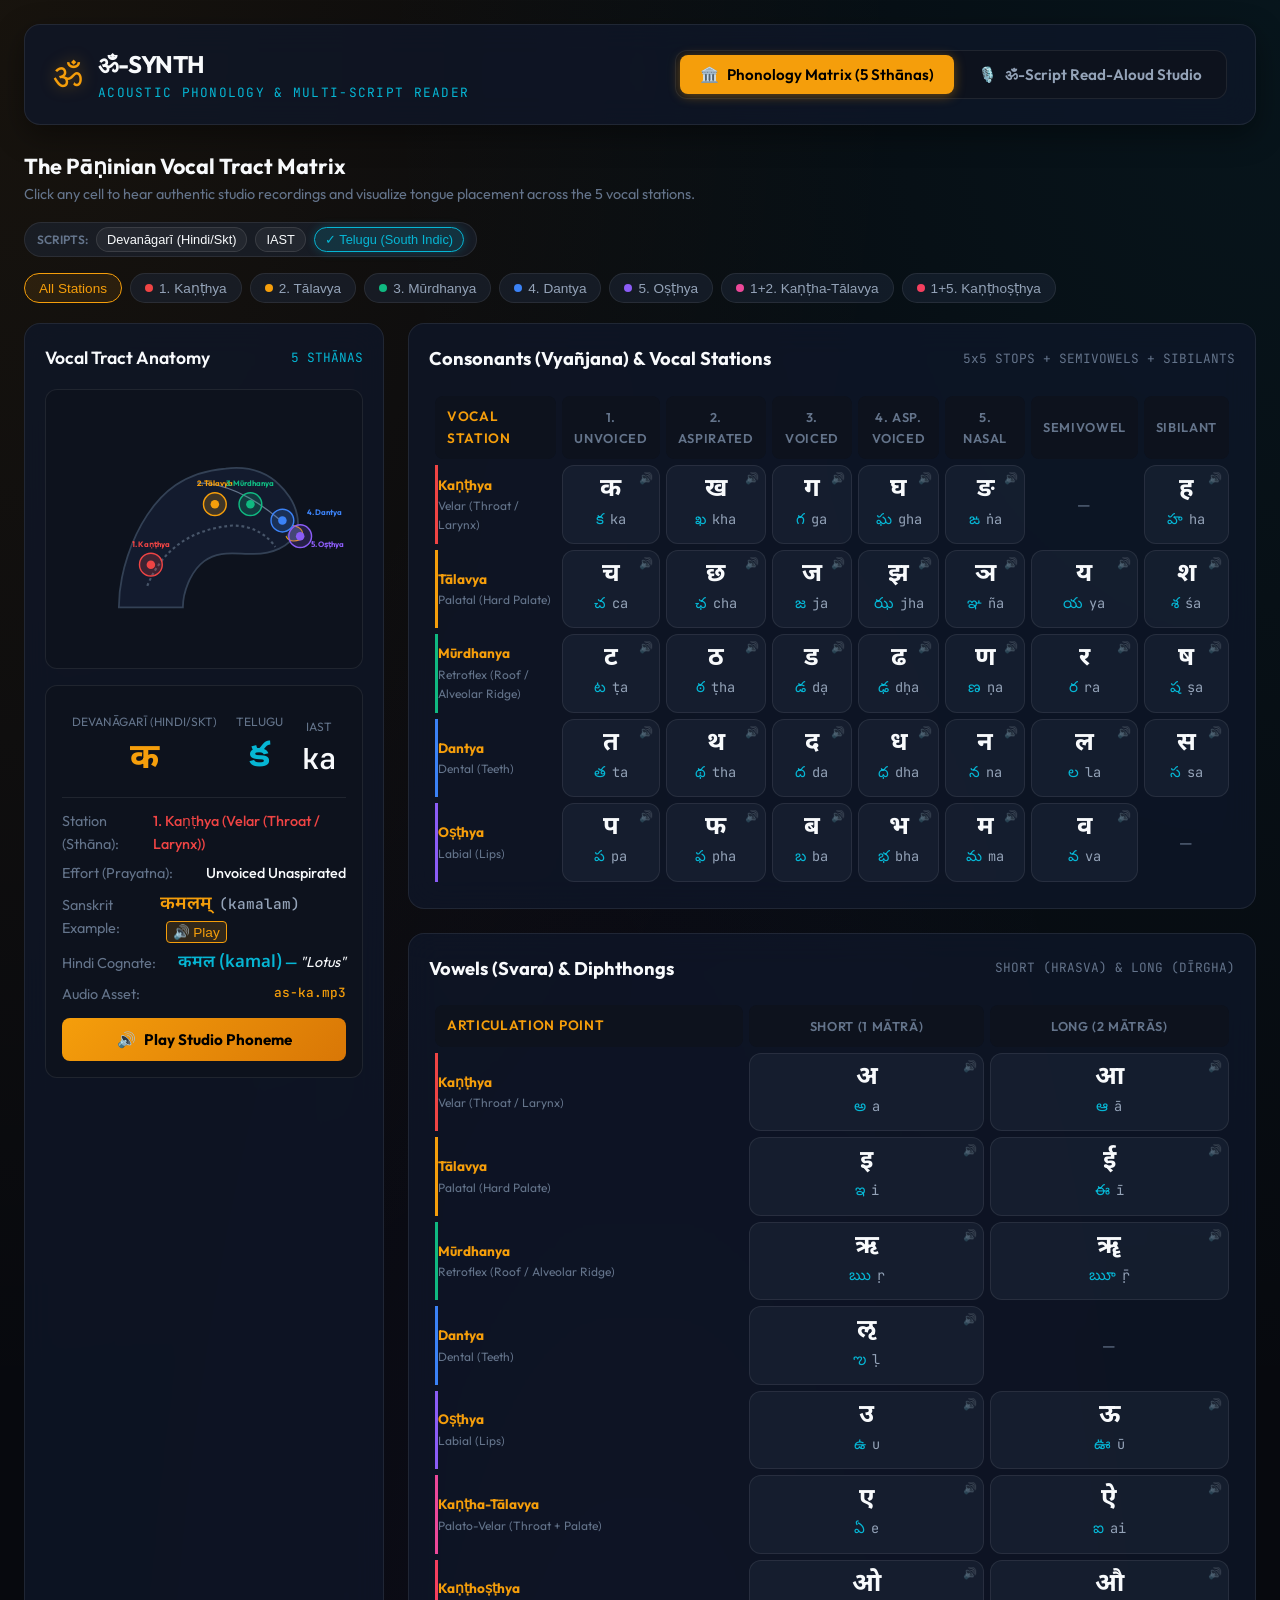
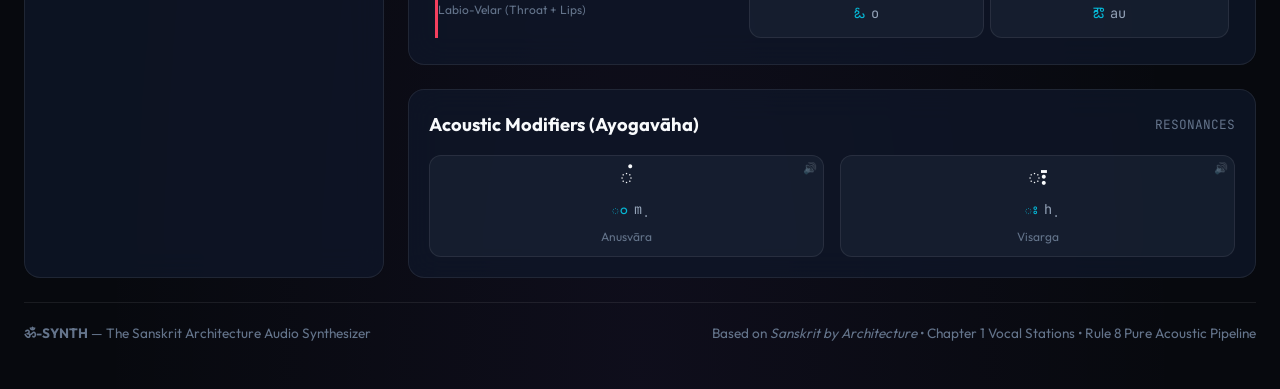
==== Om-synth/index.html @ 81db5736 "Add files via upload added male voice" ====
<!DOCTYPE html>
<html lang="en">
<head>
  <meta charset="UTF-8">
  <meta name="viewport" content="width=device-width, initial-scale=1.0">
  <title>ॐ-SYNTH // The Sanskrit Acoustic Synthesizer & Multi-Script Studio</title>
  <meta name="description" content="State-of-the-art interactive Sanskrit Phonology Matrix and ॐ-Script Read-Aloud Speech Synthesizer with real-time Devanāgarī, Telugu, IAST, English, and Hindi synchrony.">
  <link rel="icon" type="image/svg+xml" href="data:image/svg+xml,<svg xmlns='http://www.w3.org/2000/svg' viewBox='0 0 100 100'><rect width='100' height='100' rx='20' fill='%230a0e17'/><text x='50%' y='68%' font-size='56' text-anchor='middle' fill='%23f59e0b' font-family='sans-serif' font-weight='bold'>ॐ</text></svg>">
  <meta property="og:type" content="website">
  <meta property="og:title" content="ॐ-SYNTH // The Sanskrit Acoustic Synthesizer">
  <meta property="og:description" content="Interactive Pāṇinian Phonology Matrix and continuous ॐ-Script Read-Aloud Speech Synthesizer with real-time multi-script synchrony.">
  <meta property="og:image" content="qr_om_synth_300dpi.png">
  <meta name="twitter:card" content="summary_large_image">
  <link rel="manifest" href="manifest.json">
  <meta name="theme-color" content="#f59e0b">
  <link rel="stylesheet" href="style.css">
</head>

<body>

  <div class="app-container">

    <!-- Top Navigation Header -->
    <header class="app-header">
      <div class="brand-wrapper">
        <div class="brand-symbol">ॐ</div>
        <div>
          <h1 class="brand-title">ॐ-SYNTH</h1>
          <div class="brand-tag">Acoustic Phonology & Multi-Script Reader</div>
        </div>
      </div>

      <!-- Mode Switcher -->
      <nav class="nav-tabs" aria-label="App Navigation">
        <button class="tab-btn active" data-target="matrix-panel" id="tab-matrix-btn">
          <span>🏛️</span> Phonology Matrix (5 Sthānas)
        </button>
        <button class="tab-btn" data-target="studio-panel" id="tab-studio-btn">
          <span>🎙️</span> ॐ-Script Read-Aloud Studio
        </button>
      </nav>
    </header>

    <!-- ===================================================================== -->
    <!-- MODE 1: PHONOLOGY MATRIX & VOCAL TRACT                                -->
    <!-- ===================================================================== -->
    <main id="matrix-panel" class="tab-panel active">
      
      <!-- Sthāna Filter Bar & Script Display Toggles -->
      <div class="matrix-header-bar">
        <div>
          <h2 style="font-size: 1.35rem; font-weight: 700;">The Pāṇinian Vocal Tract Matrix</h2>
          <p style="color: var(--text-dim); font-size: 0.9rem;">
            Click any cell to hear authentic studio recordings and visualize tongue placement across the 5 vocal stations.
          </p>
        </div>

        <div style="display: flex; gap: 16px; align-items: center; flex-wrap: wrap;">
          <!-- Script Display Toggles -->
          <div class="script-toggle-group">
            <span style="font-size: 0.75rem; color: var(--text-dim); font-weight: 600; text-transform: uppercase;">Scripts:</span>
            <button class="script-chip locked active">Devanāgarī (Hindi/Skt)</button>
            <button class="script-chip locked active">IAST</button>
            <button class="script-chip toggle active" id="toggle-telugu-btn">
              <span id="telugu-toggle-check">✓</span> Telugu (South Indic)
            </button>
          </div>

          <div class="sthana-filters" id="sthana-filters-container">
            <!-- Populated by app.js -->
          </div>
        </div>
      </div>

      <!-- Main Matrix Two-Column Grid -->
      <div class="matrix-layout-grid">
        
        <!-- Left: Anatomical Visualizer & Selected Phoneme HUD -->
        <aside class="anatomy-card">
          <div class="anatomy-header">
            <h3 class="anatomy-title">Vocal Tract Anatomy</h3>
            <span style="font-size: 0.8rem; color: var(--accent-cyan); font-family: var(--font-mono);">5 STHĀNAS</span>
          </div>

          <!-- Interactive SVG Stage -->
          <div class="vocal-tract-stage" id="vocal-tract-stage">
            <!-- Rendered by app.js -->
          </div>

          <!-- Active Phoneme Inspector -->
          <div class="selected-phoneme-hud">
            <div class="hud-glyphs">
              <div class="glyph-badge">
                <div class="glyph-label">Devanāgarī (Hindi/Skt)</div>
                <div class="glyph-val-deva" id="hud-val-deva">क</div>
              </div>
              <div class="glyph-badge" id="hud-telugu-badge">
                <div class="glyph-label">Telugu</div>
                <div class="glyph-val-telugu" id="hud-val-telugu">క</div>
              </div>
              <div class="glyph-badge">
                <div class="glyph-label">IAST</div>
                <div class="glyph-val-iast" id="hud-val-iast">ka</div>
              </div>
            </div>

            <div class="hud-details">
              <div class="hud-row">
                <span class="hud-k">Station (Sthāna):</span>
                <span class="hud-v" id="hud-sthana-name">1. Kaṇṭhya</span>
              </div>
              <div class="hud-row">
                <span class="hud-k">Effort (Prayatna):</span>
                <span class="hud-v" id="hud-phoneme-type">Unvoiced Unaspirated</span>
              </div>
              <div class="hud-row" id="hud-skt-word-row" style="display:none; align-items:center;">
                <span class="hud-k">Sanskrit Example:</span>
                <span class="hud-v" id="hud-example-skt"></span>
              </div>
              <div class="hud-row" id="hud-hindi-word-row" style="display:none; align-items:center;">
                <span class="hud-k">Hindi Cognate:</span>
                <span class="hud-v" id="hud-example-hindi" style="color:var(--accent-cyan);font-weight:600;"></span>
              </div>
              <div class="hud-row">
                <span class="hud-k">Audio Asset:</span>
                <span class="hud-v" id="hud-audio-file" style="font-family:var(--font-mono);font-size:0.8rem;color:var(--accent-saffron);">as-ka.mp3</span>
              </div>
            </div>

            <button class="play-sound-btn" id="hud-play-btn">
              <span>🔊</span> Play Studio Phoneme
            </button>
          </div>
        </aside>


        <!-- Right: Tables Section -->
        <section class="tables-wrapper">
          
          <!-- Consonants (Sparśa & Antaḥstha & Ūṣman) -->
          <div class="table-card">
            <div class="table-title-row">
              <h3 class="table-title">Consonants (Vyañjana) & Vocal Stations</h3>
              <span style="font-size: 0.8rem; color: var(--text-dim); font-family: var(--font-mono);">5x5 STOPS + SEMIVOWELS + SIBILANTS</span>
            </div>
            <table class="phonology-table">
              <thead>
                <tr>
                  <th class="station-cell-header">Vocal Station</th>
                  <th>1. Unvoiced</th>
                  <th>2. Aspirated</th>
                  <th>3. Voiced</th>
                  <th>4. Asp. Voiced</th>
                  <th>5. Nasal</th>
                  <th>Semivowel</th>
                  <th>Sibilant</th>
                </tr>
              </thead>
              <tbody id="consonants-table-body">
                <!-- Rendered by app.js -->
              </tbody>
            </table>
          </div>

          <!-- Vowels Table (Svara) -->
          <div class="table-card">
            <div class="table-title-row">
              <h3 class="table-title">Vowels (Svara) & Diphthongs</h3>
              <span style="font-size: 0.8rem; color: var(--text-dim); font-family: var(--font-mono);">SHORT (HRASVA) & LONG (DĪRGHA)</span>
            </div>
            <table class="phonology-table">
              <thead>
                <tr>
                  <th class="station-cell-header">Articulation Point</th>
                  <th>Short (1 Mātrā)</th>
                  <th>Long (2 Mātrās)</th>
                </tr>
              </thead>
              <tbody id="vowels-table-body">
                <!-- Rendered by app.js -->
              </tbody>
            </table>
          </div>

          <!-- Modifiers (Ayogavāhas) -->
          <div class="table-card">
            <div class="table-title-row">
              <h3 class="table-title">Acoustic Modifiers (Ayogavāha)</h3>
              <span style="font-size: 0.8rem; color: var(--text-dim); font-family: var(--font-mono);">RESONANCES</span>
            </div>
            <div id="modifiers-container" style="display: flex; gap: 16px;">
              <!-- Rendered by app.js -->
            </div>
          </div>

        </section>

      </div>
    </main>

    <!-- ===================================================================== -->
    <!-- MODE 2: ॐ-SCRIPT READ-ALOUD STUDIO (KARAOKE SYNTHESIZER)              -->
    <!-- ===================================================================== -->
    <main id="studio-panel" class="tab-panel">
      
      <div class="studio-grid">

        <!-- Left: Control & Input Panel -->
        <aside class="studio-control-card">
          
          <div class="form-group">
            <label class="form-label" for="preset-select">Canonical Presets (Book Chapters)</label>
            <select class="preset-select" id="preset-select">
              <!-- Populated by app.js -->
            </select>
          </div>

          <div class="form-group">
            <label class="form-label" for="om-input-textarea">
              ॐ-Script Input (Carrier Waves + Segmented Morphemes)
            </label>
            <textarea 
              class="om-textarea" 
              id="om-input-textarea" 
              spellcheck="false"
              placeholder="Enter ॐ-script... e.g. him nar·aḥ hūṃ van·am OM gam·ti ॥"
            ></textarea>
          </div>

          <!-- Audio Controls -->
          <div class="audio-controls-row">
            <button class="btn-primary" id="studio-play-btn">
              <span>▶</span> Read Out Loud
            </button>
            <button class="btn-secondary" id="studio-stop-btn">
              <span>⏹</span> Stop
            </button>
          </div>

          <!-- Voice & Mode Selection -->
          <div class="form-group">
            <label class="form-label" for="voice-select">Vocalist / Speech Voice</label>
            <select class="preset-select" id="voice-select">
              <!-- Populated by app.js -->
            </select>
          </div>

          <!-- Flow & Engine Selection -->
          <div class="form-group">
            <label class="form-label" for="engine-mode-select">Audio Flow / Buffering</label>
            <select class="preset-select" id="engine-mode-select">
              <option value="buffered">🌊 Buffered Stream (Continuous, Super Smooth & Connected)</option>
              <option value="step">⏱️ Step-by-Step Pacing (Discrete Word Analysis)</option>
            </select>
          </div>

          <div class="form-group">
            <label class="form-label" for="bija-mode-select">Carrier Wave (Bīja) Style</label>
            <select class="preset-select" id="bija-mode-select">
              <option value="human">🎙️ Vedic Human Chanting (Voice + Singing Bowl Resonance)</option>
              <option value="bell">🔔 Acoustic Tibetan Singing Bowl (Meditative Chimes)</option>
              <option value="mute">🔇 Speech Only (Bījas Paused / Muted)</option>
            </select>
          </div>


          <!-- Speed & Synthesis Tuning -->
          <div class="sliders-group">
            <div class="slider-row">
              <span style="color:var(--text-muted);font-weight:600;">Pacing / Rate:</span>
              <input type="range" class="slider-input" id="speed-slider" min="0.6" max="1.4" step="0.1" value="1.0">
              <span id="speed-val" style="font-family:var(--font-mono);color:var(--accent-saffron);width:36px;text-align:right;">1.0x</span>
            </div>
            <div class="slider-row" style="margin-top: 8px;">
              <span style="color:var(--text-muted);font-weight:600;">Pitch / Timbre:</span>
              <input type="range" class="slider-input" id="pitch-slider" min="0.5" max="1.3" step="0.05" value="0.85">
              <span id="pitch-val" style="font-family:var(--font-mono);color:var(--accent-cyan);width:36px;text-align:right;">0.85x</span>
            </div>
          </div>


          <!-- Carrier Waves Acoustic Legend -->
          <div class="carrier-legend">
            <div style="font-weight: 600; color: var(--text-muted); text-transform: uppercase; font-size: 0.75rem;">
              Procedural Web Audio Breath Oscillators:
            </div>
            <div class="carrier-chip-row">
              <div class="carrier-tag him">him: 150ms Breath</div>
              <div class="carrier-tag hum">hūṃ: 216Hz Drone</div>
              <div class="carrier-tag om">OM: 136.1Hz Cosmic Chime</div>
              <div class="carrier-tag halt">॥: Bell Halt</div>
            </div>
            <div style="font-weight: 600; color: var(--text-dim); text-transform: uppercase; font-size: 0.72rem; margin-top: 10px;">
              Rhythmic Cadence Delimiters:
            </div>
            <div class="carrier-chip-row" style="margin-top: 4px;">
              <div class="carrier-tag" style="border-style:dotted;" title="Staccato flick: 0.5x duration">. (him.) ½ Mātrā</div>
              <div class="carrier-tag" style="border-style:dashed;" title="Breath wave hold: 1.6x - 2.5x duration">- / ~ Wave Hold</div>
              <div class="carrier-tag" style="border-style:solid;" title="Avagraha multiplier: 2.0x, 3.0x duration">ऽ (हूँऽऽ) Avagraha</div>
            </div>
          </div>

        </aside>

        <!-- Right: Real-Time Multi-Script Karaoke HUD -->
        <section class="karaoke-display-card">
          
          <div class="hud-title-bar">
            <h3 class="hud-title">
              <span>📡</span> Real-Time Multi-Script Karaoke HUD
            </h3>
            <span class="playback-status-badge" id="playback-status-badge">STANDBY</span>
          </div>

          <!-- Ribbon 1: ॐ-Script Blueprint -->
          <div class="ribbon-section">
            <div class="ribbon-label">
              <span>1. ॐ-Script Mathematical Blueprint (Track Separation)</span>
              <span style="color:var(--accent-saffron);">RULE 8: ZERO SANDHI</span>
            </div>
            <div class="ribbon-tokens" id="ribbon-om-tokens"></div>
          </div>

          <!-- Ribbon 2: Devanāgarī Surface Script -->
          <div class="ribbon-section">
            <div class="ribbon-label">
              <span>2. Devanāgarī Script (Surface Form)</span>
              <span style="color:var(--text-dim);">CLASSICAL SANSKRIT</span>
            </div>
            <div class="ribbon-tokens" id="ribbon-deva-tokens"></div>
          </div>

          <!-- Ribbon 3: Telugu Surface Script -->
          <div class="ribbon-section">
            <div class="ribbon-label">
              <span>3. Telugu Script (No Vattulu Clusters)</span>
              <span style="color:var(--accent-cyan);">SOUTH INDIC INTERFACE</span>
            </div>
            <div class="ribbon-tokens" id="ribbon-telugu-tokens"></div>
          </div>

          <!-- Ribbon 4: Roman IAST Script -->
          <div class="ribbon-section">
            <div class="ribbon-label">
              <span>4. Roman IAST Phonetic Alignment</span>
              <span style="color:var(--text-dim);">INTERNATIONAL PHONETICS</span>
            </div>
            <div class="ribbon-tokens" id="ribbon-iast-tokens"></div>
          </div>

          <!-- Syntactic Grammar Roles -->
          <div class="ribbon-section">
            <div class="ribbon-label">
              <span>5. Syntactic Role Parser (Pāṇinian Kāraka Spine)</span>
              <span style="color:var(--accent-emerald);">GRAMMAR DECODER</span>
            </div>
            <div class="syntax-roles-container" id="syntax-roles-container"></div>
          </div>

          <!-- Fluent English Translation -->
          <div class="ribbon-section">
            <div class="ribbon-label">
              <span>6. Fluent English Translation</span>
              <span style="color:var(--text-dim);">SVO BRIDGE</span>
            </div>
            <div class="fluent-box" id="fluent-english-box"></div>
          </div>

          <!-- Modern Hindi SOV Translation -->
          <div class="ribbon-section">
            <div class="ribbon-label">
              <span>7. Modern Hindi Translation</span>
              <span style="color:var(--accent-cyan);">SOV SYNTHESIS</span>
            </div>
            <div class="fluent-box hindi" id="fluent-hindi-box"></div>
          </div>

        </section>

      </div>

    </main>

    <!-- Footer -->
    <footer class="app-footer">
      <div>
        <strong>ॐ-SYNTH</strong> &mdash; The Sanskrit Architecture Audio Synthesizer
      </div>
      <div>
        Based on <em>Sanskrit by Architecture</em> &bull; Chapter 1 Vocal Stations &bull; Rule 8 Pure Acoustic Pipeline
      </div>
    </footer>

  </div>

  <!-- Application Scripts -->
  <script src="phonology-data.js"></script>
  <script src="om-bridge.js"></script>
  <script src="om-audio.js"></script>
  <script src="app.js"></script>

</body>
</html>
---- Om-synth/style.css ----
/* ==========================================================================
   ॐ-SYNTH (Om-Synth) // Advanced Sanskrit Phonology & Speech Studio
   Design System: Obsidian Glassmorphism, Saffron Glow & Precision Typography
   ========================================================================== */

@import url('https://fonts.googleapis.com/css2?family=Outfit:wght@300;400;500;600;700;800&family=JetBrains+Mono:wght@400;600&family=Noto+Sans+Devanagari:wght@400;600;700&family=Noto+Sans+Telugu:wght@400;600;700&display=swap');

:root {
  --bg-primary: #07090e;
  --bg-secondary: #0d121d;
  --bg-glass: rgba(15, 23, 42, 0.75);
  --bg-card: rgba(30, 41, 59, 0.5);
  --bg-card-hover: rgba(51, 65, 85, 0.6);
  --border-subtle: rgba(255, 255, 255, 0.08);
  --border-glow: rgba(245, 158, 11, 0.35);
  
  --accent-saffron: #f59e0b;
  --accent-saffron-glow: rgba(245, 158, 11, 0.4);
  --accent-amber: #d97706;
  --accent-cyan: #06b6d4;
  --accent-purple: #8b5cf6;
  --accent-emerald: #10b981;
  --accent-crimson: #ef4444;

  --text-main: #f8fafc;
  --text-muted: #94a3b8;
  --text-dim: #64748b;
  
  --font-main: 'Outfit', -apple-system, BlinkMacSystemFont, sans-serif;
  --font-mono: 'JetBrains Mono', monospace;
  --font-deva: 'Noto Sans Devanagari', sans-serif;
  --font-telugu: 'Noto Sans Telugu', sans-serif;

  --radius-lg: 16px;
  --radius-md: 12px;
  --radius-sm: 8px;
  --shadow-glow: 0 0 25px rgba(245, 158, 11, 0.15);
  --transition-smooth: all 0.25s cubic-bezier(0.16, 1, 0.3, 1);
}

* {
  box-sizing: border-box;
  margin: 0;
  padding: 0;
}

body {
  background-color: var(--bg-primary);
  background-image: 
    radial-gradient(at 0% 0%, rgba(245, 158, 11, 0.07) 0px, transparent 50%),
    radial-gradient(at 100% 0%, rgba(6, 182, 212, 0.07) 0px, transparent 50%),
    radial-gradient(at 50% 100%, rgba(139, 92, 246, 0.06) 0px, transparent 60%);
  color: var(--text-main);
  font-family: var(--font-main);
  min-height: 100vh;
  line-height: 1.6;
  overflow-x: hidden;
}

/* Scrollbar */
::-webkit-scrollbar {
  width: 8px;
  height: 8px;
}
::-webkit-scrollbar-track {
  background: var(--bg-primary);
}
::-webkit-scrollbar-thumb {
  background: var(--border-subtle);
  border-radius: 4px;
}
::-webkit-scrollbar-thumb:hover {
  background: var(--accent-saffron);
}

/* Layout */
.app-container {
  max-width: 1440px;
  margin: 0 auto;
  padding: 24px;
  display: flex;
  flex-direction: column;
  gap: 24px;
}

/* Header */
.app-header {
  display: flex;
  justify-content: space-between;
  align-items: center;
  padding: 20px 28px;
  background: var(--bg-glass);
  backdrop-filter: blur(16px);
  border: 1px solid var(--border-subtle);
  border-radius: var(--radius-lg);
  box-shadow: 0 10px 30px rgba(0, 0, 0, 0.4);
}

.brand-wrapper {
  display: flex;
  align-items: center;
  gap: 16px;
}

.brand-symbol {
  font-size: 2.2rem;
  color: var(--accent-saffron);
  text-shadow: 0 0 16px var(--accent-saffron-glow);
  line-height: 1;
}

.brand-title {
  font-size: 1.5rem;
  font-weight: 700;
  letter-spacing: -0.02em;
  color: var(--text-main);
}

.brand-tag {
  font-size: 0.8rem;
  color: var(--accent-cyan);
  font-family: var(--font-mono);
  text-transform: uppercase;
  letter-spacing: 0.1em;
}

/* Navigation Tabs */
.nav-tabs {
  display: flex;
  background: var(--bg-secondary);
  padding: 4px;
  border-radius: var(--radius-md);
  border: 1px solid var(--border-subtle);
  gap: 4px;
}

.tab-btn {
  background: transparent;
  border: none;
  color: var(--text-muted);
  font-family: var(--font-main);
  font-size: 0.95rem;
  font-weight: 600;
  padding: 10px 20px;
  border-radius: var(--radius-sm);
  cursor: pointer;
  transition: var(--transition-smooth);
  display: flex;
  align-items: center;
  gap: 8px;
}

.tab-btn:hover {
  color: var(--text-main);
}

.tab-btn.active {
  background: var(--accent-saffron);
  color: #000;
  box-shadow: 0 2px 12px var(--accent-saffron-glow);
}

/* Main Content Panels */
.tab-panel {
  display: none;
  animation: fadeIn 0.3s ease-out;
}
.tab-panel.active {
  display: block;
}

@keyframes fadeIn {
  from { opacity: 0; transform: translateY(6px); }
  to { opacity: 1; transform: translateY(0); }
}

/* ==========================================================================
   MODE 1: VOCAL TRACT & PHONOLOGY MATRIX
   ========================================================================== */

.matrix-header-bar {
  display: flex;
  justify-content: space-between;
  align-items: center;
  margin-bottom: 20px;
  flex-wrap: wrap;
  gap: 16px;
}

.script-toggle-group {
  display: flex;
  align-items: center;
  gap: 8px;
  background: var(--bg-card);
  border: 1px solid var(--border-subtle);
  padding: 4px 12px;
  border-radius: 24px;
}

.script-chip {
  background: transparent;
  border: 1px solid transparent;
  color: var(--text-muted);
  padding: 4px 10px;
  border-radius: 16px;
  font-size: 0.8rem;
  font-weight: 500;
  transition: var(--transition-smooth);
  user-select: none;
}

.script-chip.locked {
  cursor: default;
  color: var(--text-main);
  background: rgba(255, 255, 255, 0.05);
  border-color: rgba(255, 255, 255, 0.1);
}

.script-chip.toggle {
  cursor: pointer;
  border-color: var(--border-subtle);
}

.script-chip.toggle:hover {
  border-color: var(--accent-cyan);
  color: var(--accent-cyan);
}

.script-chip.toggle.active {
  background: rgba(6, 182, 212, 0.15);
  border-color: var(--accent-cyan);
  color: var(--accent-cyan);
  box-shadow: 0 0 10px rgba(6, 182, 212, 0.25);
}

.sthana-filters {
  display: flex;
  gap: 8px;
  flex-wrap: wrap;
}

.sthana-chip {
  background: var(--bg-card);
  border: 1px solid var(--border-subtle);
  color: var(--text-muted);
  padding: 6px 14px;
  border-radius: 20px;
  font-size: 0.85rem;
  font-weight: 500;
  cursor: pointer;
  transition: var(--transition-smooth);
  display: flex;
  align-items: center;
  gap: 6px;
}

.sthana-chip:hover, .sthana-chip.active {
  border-color: var(--accent-saffron);
  color: var(--accent-saffron);
  background: rgba(245, 158, 11, 0.1);
}

.sthana-indicator {
  width: 8px;
  height: 8px;
  border-radius: 50%;
}

/* Two-column layout: Anatomical Graphic + Phoneme Matrix */
.matrix-layout-grid {
  display: grid;
  grid-template-columns: 360px 1fr;
  gap: 24px;
}

@media (max-width: 1080px) {
  .matrix-layout-grid {
    grid-template-columns: 1fr;
  }
}

/* Anatomical Visualizer Card */
.anatomy-card {
  background: var(--bg-glass);
  backdrop-filter: blur(16px);
  border: 1px solid var(--border-subtle);
  border-radius: var(--radius-lg);
  padding: 20px;
  display: flex;
  flex-direction: column;
  gap: 16px;
}

.anatomy-header {
  display: flex;
  justify-content: space-between;
  align-items: center;
}

.anatomy-title {
  font-size: 1.1rem;
  font-weight: 600;
}

.vocal-tract-stage {
  position: relative;
  width: 100%;
  height: 280px;
  background: var(--bg-secondary);
  border-radius: var(--radius-md);
  border: 1px solid var(--border-subtle);
  overflow: hidden;
  display: flex;
  justify-content: center;
  align-items: center;
}

.vocal-tract-svg {
  width: 90%;
  height: 90%;
}

.sthana-marker {
  cursor: pointer;
  transition: transform 0.2s ease;
}
.sthana-marker:hover {
  transform: scale(1.15);
}
.sthana-marker.active circle {
  filter: drop-shadow(0 0 8px currentColor);
}

/* Selected Phoneme HUD */
.selected-phoneme-hud {
  background: var(--bg-secondary);
  border: 1px solid var(--border-subtle);
  border-radius: var(--radius-md);
  padding: 16px;
  display: flex;
  flex-direction: column;
  gap: 12px;
}

.hud-glyphs {
  display: flex;
  justify-content: space-around;
  align-items: center;
  padding: 10px 0;
  border-bottom: 1px solid var(--border-subtle);
}

.glyph-badge {
  text-align: center;
}

.glyph-label {
  font-size: 0.75rem;
  color: var(--text-dim);
  text-transform: uppercase;
}

.glyph-val-deva {
  font-family: var(--font-deva);
  font-size: 2.2rem;
  font-weight: 700;
  color: var(--accent-saffron);
}

.glyph-val-telugu {
  font-family: var(--font-telugu);
  font-size: 2.2rem;
  font-weight: 700;
  color: var(--accent-cyan);
}

.glyph-val-iast {
  font-family: var(--font-mono);
  font-size: 1.8rem;
  font-weight: 600;
  color: var(--text-main);
}

.hud-details {
  display: flex;
  flex-direction: column;
  gap: 6px;
  font-size: 0.9rem;
}

.hud-row {
  display: flex;
  justify-content: space-between;
}
.hud-k { color: var(--text-dim); }
.hud-v { color: var(--text-main); font-weight: 500; }

.play-sound-btn {
  background: linear-gradient(135deg, var(--accent-saffron), var(--accent-amber));
  border: none;
  color: #000;
  font-family: var(--font-main);
  font-weight: 700;
  font-size: 0.95rem;
  padding: 12px;
  border-radius: var(--radius-sm);
  cursor: pointer;
  display: flex;
  align-items: center;
  justify-content: center;
  gap: 8px;
  transition: var(--transition-smooth);
}

.play-sound-btn:hover {
  box-shadow: 0 4px 16px var(--accent-saffron-glow);
  transform: translateY(-1px);
}

/* Tables Section */
.tables-wrapper {
  display: flex;
  flex-direction: column;
  gap: 24px;
}

.table-card {
  background: var(--bg-glass);
  backdrop-filter: blur(16px);
  border: 1px solid var(--border-subtle);
  border-radius: var(--radius-lg);
  padding: 20px;
  overflow-x: auto;
}

.table-title-row {
  display: flex;
  justify-content: space-between;
  align-items: center;
  margin-bottom: 16px;
}

.table-title {
  font-size: 1.15rem;
  font-weight: 700;
}

.phonology-table {
  width: 100%;
  border-collapse: separate;
  border-spacing: 6px;
}

.phonology-table th {
  background: var(--bg-secondary);
  color: var(--text-dim);
  font-size: 0.8rem;
  font-weight: 600;
  text-transform: uppercase;
  letter-spacing: 0.05em;
  padding: 10px 12px;
  border-radius: var(--radius-sm);
  text-align: center;
}

.station-cell-header {
  text-align: left !important;
  font-size: 0.85rem !important;
  color: var(--accent-saffron) !important;
  min-width: 120px;
}

/* Phoneme Cell */
.p-cell {
  background: var(--bg-card);
  border: 1px solid var(--border-subtle);
  border-radius: var(--radius-md);
  padding: 10px 8px;
  text-align: center;
  cursor: pointer;
  transition: var(--transition-smooth);
  position: relative;
  min-width: 80px;
}

.p-cell:hover {
  background: var(--bg-card-hover);
  border-color: var(--accent-saffron);
  transform: translateY(-2px);
  box-shadow: 0 6px 14px rgba(0, 0, 0, 0.4);
}

.p-cell.active-playing {
  border-color: var(--accent-saffron);
  background: rgba(245, 158, 11, 0.2);
  box-shadow: 0 0 16px var(--accent-saffron-glow);
}

.cell-deva {
  font-family: var(--font-deva);
  font-size: 1.6rem;
  font-weight: 700;
  color: var(--text-main);
  line-height: 1.1;
}

.cell-sub-row {
  display: flex;
  justify-content: center;
  gap: 6px;
  margin-top: 4px;
}

.cell-telugu {
  font-family: var(--font-telugu);
  font-size: 0.95rem;
  color: var(--accent-cyan);
}

.cell-iast {
  font-family: var(--font-mono);
  font-size: 0.85rem;
  color: var(--text-muted);
}

.cell-audio-icon {
  font-size: 0.7rem;
  position: absolute;
  top: 4px;
  right: 6px;
  opacity: 0.4;
}

.p-cell:hover .cell-audio-icon {
  opacity: 1;
  color: var(--accent-saffron);
}

/* Telugu toggle conditional styles */
.hide-telugu .cell-telugu {
  display: none !important;
}

.hide-telugu .cell-deva {
  font-size: 1.85rem;
}

.hide-telugu .cell-iast {
  font-size: 0.95rem;
  color: var(--accent-cyan);
  font-weight: 600;
}

/* ==========================================================================
   MODE 2: ॐ-SCRIPT READ-ALOUD STUDIO (KARAOKE SYNTHESIZER)
   ========================================================================== */

.studio-grid {
  display: grid;
  grid-template-columns: 420px 1fr;
  gap: 24px;
}

@media (max-width: 1080px) {
  .studio-grid {
    grid-template-columns: 1fr;
  }
}

.studio-control-card {
  background: var(--bg-glass);
  backdrop-filter: blur(16px);
  border: 1px solid var(--border-subtle);
  border-radius: var(--radius-lg);
  padding: 24px;
  display: flex;
  flex-direction: column;
  gap: 20px;
}

.form-group {
  display: flex;
  flex-direction: column;
  gap: 8px;
}

.form-label {
  font-size: 0.85rem;
  font-weight: 600;
  color: var(--text-muted);
  text-transform: uppercase;
  letter-spacing: 0.05em;
}

.preset-select {
  background: var(--bg-secondary);
  border: 1px solid var(--border-subtle);
  color: var(--text-main);
  padding: 12px;
  border-radius: var(--radius-sm);
  font-family: var(--font-main);
  font-size: 0.95rem;
  outline: none;
  cursor: pointer;
}

.om-textarea {
  background: var(--bg-secondary);
  border: 1px solid var(--border-subtle);
  color: var(--accent-saffron);
  font-family: var(--font-mono);
  font-size: 1.15rem;
  padding: 16px;
  border-radius: var(--radius-md);
  resize: vertical;
  min-height: 120px;
  line-height: 1.5;
  outline: none;
  transition: var(--transition-smooth);
}

.om-textarea:focus {
  border-color: var(--accent-saffron);
  box-shadow: 0 0 16px var(--accent-saffron-glow);
}

/* Audio Control Bar */
.audio-controls-row {
  display: flex;
  gap: 12px;
}

.btn-primary {
  flex: 1;
  background: linear-gradient(135deg, var(--accent-saffron), var(--accent-amber));
  border: none;
  color: #000;
  font-family: var(--font-main);
  font-weight: 700;
  font-size: 1.05rem;
  padding: 14px 20px;
  border-radius: var(--radius-sm);
  cursor: pointer;
  display: flex;
  align-items: center;
  justify-content: center;
  gap: 10px;
  transition: var(--transition-smooth);
}

.btn-primary:hover {
  box-shadow: 0 4px 20px var(--accent-saffron-glow);
  transform: translateY(-1px);
}

.btn-secondary {
  background: var(--bg-secondary);
  border: 1px solid var(--border-subtle);
  color: var(--text-main);
  font-family: var(--font-main);
  font-weight: 600;
  padding: 14px 20px;
  border-radius: var(--radius-sm);
  cursor: pointer;
  transition: var(--transition-smooth);
}

.btn-secondary:hover {
  background: var(--bg-card-hover);
}

/* Synthesizer Setting Sliders */
.sliders-group {
  display: flex;
  flex-direction: column;
  gap: 12px;
  background: var(--bg-secondary);
  padding: 14px;
  border-radius: var(--radius-sm);
  border: 1px solid var(--border-subtle);
}

.slider-row {
  display: flex;
  justify-content: space-between;
  align-items: center;
  font-size: 0.85rem;
}

.slider-input {
  width: 55%;
  accent-color: var(--accent-saffron);
}

/* Carrier Wave Indicators */
.carrier-legend {
  display: flex;
  flex-direction: column;
  gap: 8px;
  font-size: 0.8rem;
  color: var(--text-dim);
}

.carrier-chip-row {
  display: flex;
  gap: 8px;
}

.carrier-tag {
  background: var(--bg-secondary);
  border: 1px solid var(--border-subtle);
  padding: 4px 10px;
  border-radius: 4px;
  font-family: var(--font-mono);
  font-size: 0.8rem;
}

.carrier-tag.him { color: var(--accent-cyan); }
.carrier-tag.hum { color: var(--accent-purple); }
.carrier-tag.om { color: var(--accent-saffron); font-weight: 700; }
.carrier-tag.halt { color: var(--accent-crimson); }

/* Karaoke Output HUD */
.karaoke-display-card {
  background: var(--bg-glass);
  backdrop-filter: blur(16px);
  border: 1px solid var(--border-subtle);
  border-radius: var(--radius-lg);
  padding: 24px;
  display: flex;
  flex-direction: column;
  gap: 20px;
}

.hud-title-bar {
  display: flex;
  justify-content: space-between;
  align-items: center;
  border-bottom: 1px solid var(--border-subtle);
  padding-bottom: 12px;
}

.hud-title {
  font-size: 1.15rem;
  font-weight: 700;
  display: flex;
  align-items: center;
  gap: 8px;
}

.playback-status-badge {
  font-family: var(--font-mono);
  font-size: 0.8rem;
  padding: 4px 10px;
  border-radius: 12px;
  background: rgba(255, 255, 255, 0.05);
  color: var(--text-muted);
}

.playback-status-badge.live {
  background: rgba(16, 185, 129, 0.15);
  color: var(--accent-emerald);
  border: 1px solid var(--accent-emerald);
  animation: pulse 1.5s infinite;
}

@keyframes pulse {
  0%, 100% { opacity: 1; }
  50% { opacity: 0.5; }
}

/* Ribbons */
.ribbon-section {
  display: flex;
  flex-direction: column;
  gap: 8px;
}

.ribbon-label {
  font-size: 0.8rem;
  font-weight: 600;
  color: var(--text-dim);
  text-transform: uppercase;
  letter-spacing: 0.05em;
  display: flex;
  justify-content: space-between;
}

.ribbon-tokens {
  display: flex;
  flex-wrap: wrap;
  gap: 8px;
  background: var(--bg-secondary);
  border: 1px solid var(--border-subtle);
  border-radius: var(--radius-md);
  padding: 14px 18px;
  min-height: 54px;
  align-items: center;
}

.token-span {
  font-family: var(--font-mono);
  font-size: 1.15rem;
  padding: 4px 10px;
  border-radius: var(--radius-sm);
  background: rgba(255, 255, 255, 0.04);
  color: var(--text-muted);
  transition: var(--transition-smooth);
}

.token-span.deva-font {
  font-family: var(--font-deva);
  font-size: 1.4rem;
}

.token-span.telugu-font {
  font-family: var(--font-telugu);
  font-size: 1.3rem;
}

.token-span.active-word {
  background: var(--accent-saffron);
  color: #000;
  font-weight: 700;
  transform: scale(1.08);
  box-shadow: 0 0 16px var(--accent-saffron-glow);
}

.token-span.active-bija {
  background: var(--accent-cyan);
  color: #000;
  font-weight: 700;
  transform: scale(1.08);
  box-shadow: 0 0 16px rgba(6, 182, 212, 0.4);
}

.token-span.bija-span {
  border: 1px dashed rgba(6, 182, 212, 0.35);
  color: var(--accent-cyan);
}

.token-span.bija-extended {
  border-style: solid;
  border-color: var(--accent-cyan);
  background: rgba(6, 182, 212, 0.12);
  letter-spacing: 0.08em;
  font-weight: 600;
}

.token-span.bija-staccato {
  border-style: dotted;
  border-color: rgba(6, 182, 212, 0.6);
  opacity: 0.85;
}

/* Syntactic Parsing Cards */
.syntax-roles-container {
  display: flex;
  flex-wrap: wrap;
  gap: 8px;
  margin-top: 4px;
}

.syntax-role-chip {
  background: var(--bg-card);
  border: 1px solid var(--border-subtle);
  border-radius: 6px;
  padding: 6px 12px;
  font-size: 0.85rem;
  display: flex;
  align-items: center;
  gap: 6px;
}

.role-badge {
  font-family: var(--font-mono);
  font-size: 0.75rem;
  padding: 2px 6px;
  border-radius: 4px;
  font-weight: 600;
}

.role-sub { background: rgba(59, 130, 246, 0.2); color: #60a5fa; }
.role-obj { background: rgba(16, 185, 129, 0.2); color: #34d399; }
.role-verb { background: rgba(245, 158, 11, 0.2); color: #fbbf24; }
.role-inst { background: rgba(139, 92, 246, 0.2); color: #a78bfa; }

/* Fluent Translations Box */
.fluent-box {
  background: rgba(255, 255, 255, 0.02);
  border-left: 3px solid var(--accent-saffron);
  padding: 12px 16px;
  border-radius: 0 var(--radius-sm) var(--radius-sm) 0;
  font-size: 1.05rem;
  color: var(--text-main);
}

.fluent-box.hindi {
  border-left-color: var(--accent-cyan);
  font-family: var(--font-deva);
  font-size: 1.15rem;
}

/* Footer */
.app-footer {
  text-align: center;
  color: var(--text-dim);
  font-size: 0.85rem;
  padding: 20px 0;
  border-top: 1px solid var(--border-subtle);
  display: flex;
  justify-content: space-between;
  align-items: center;
  flex-wrap: wrap;
  gap: 12px;
}
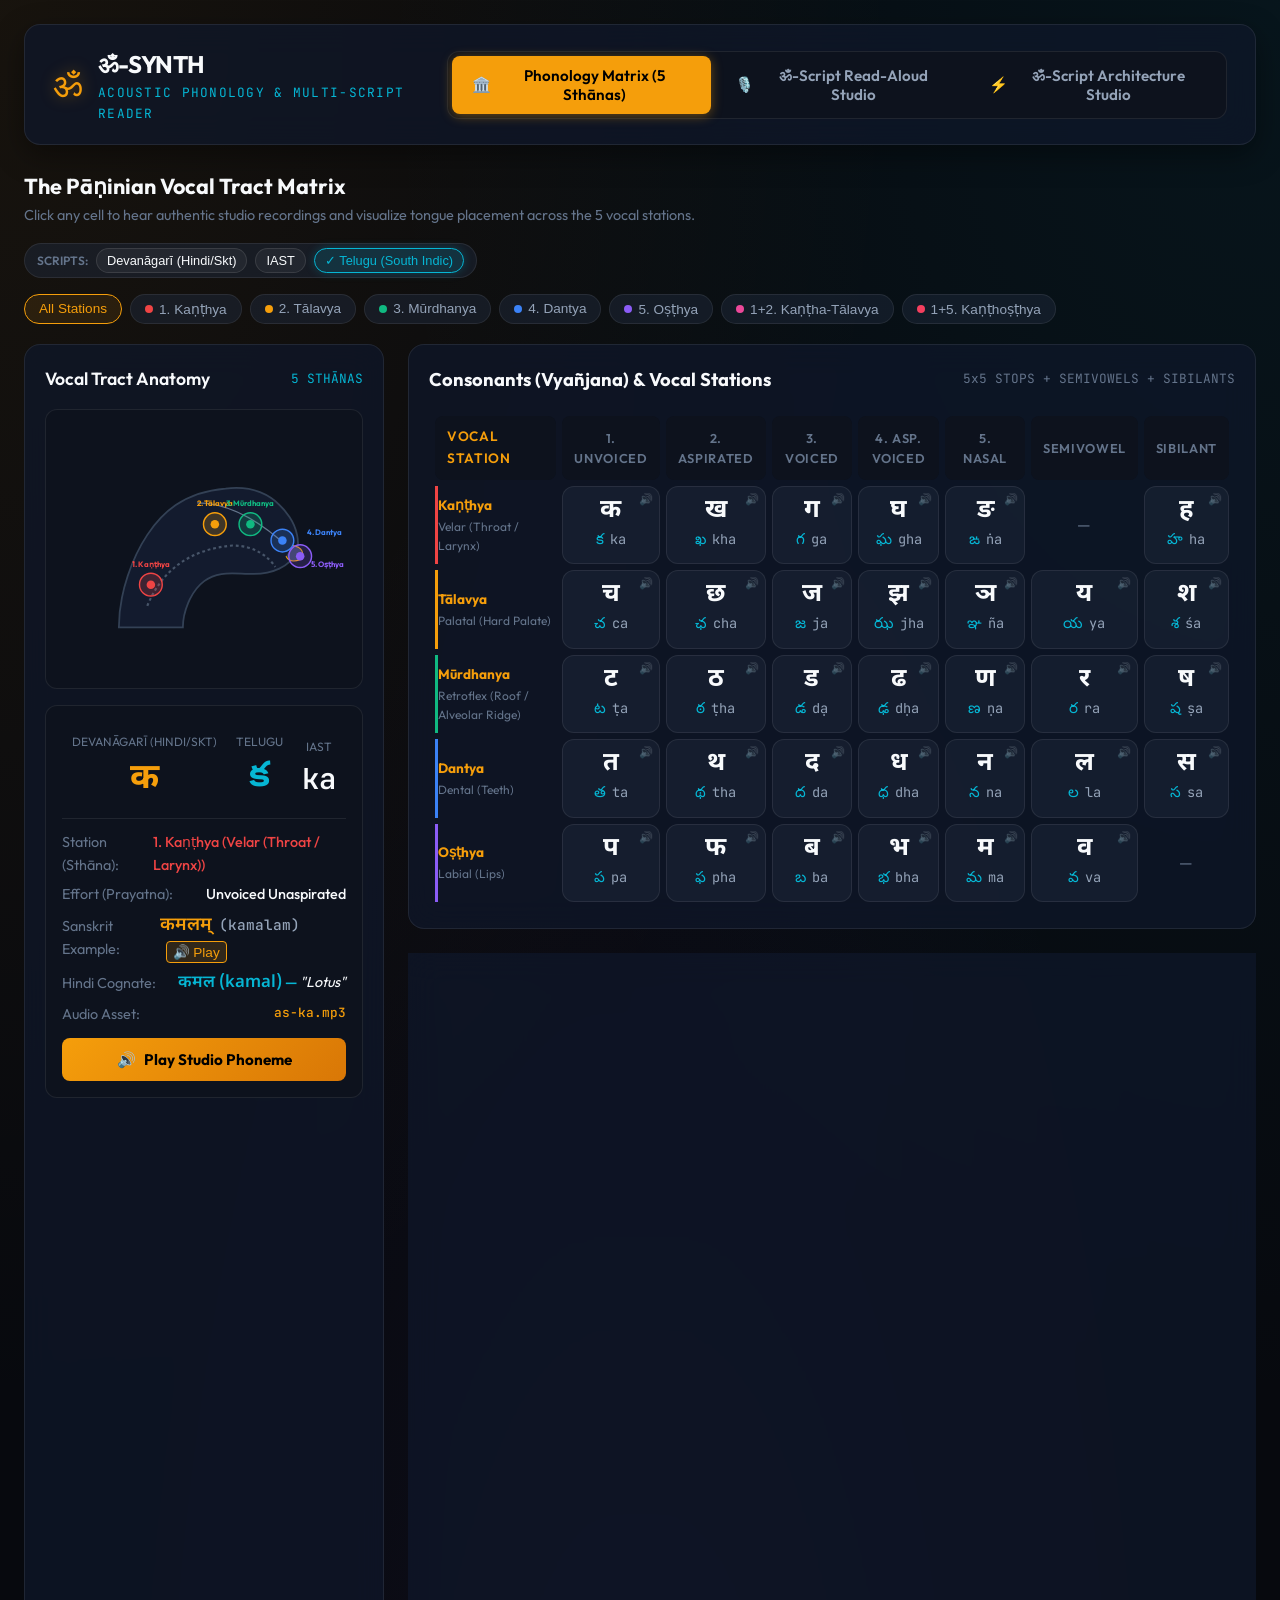
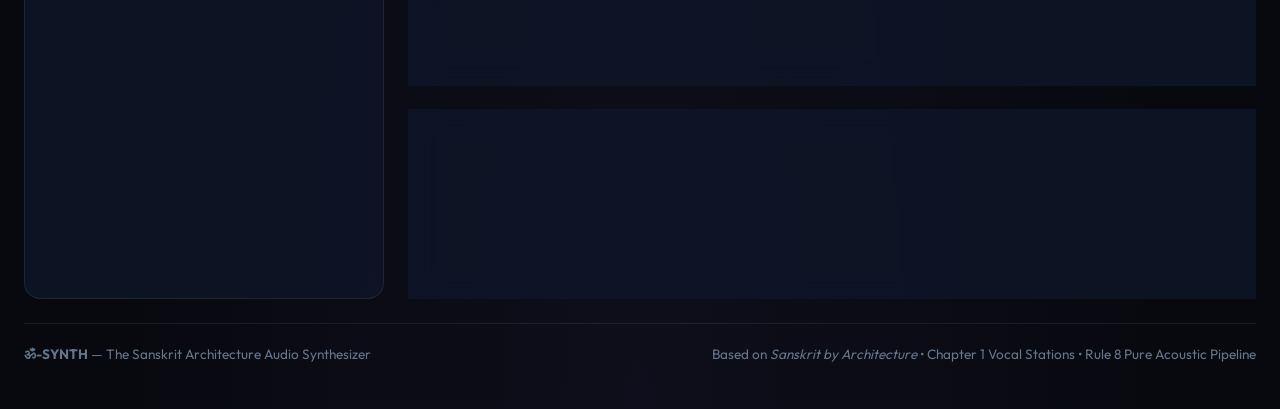
==== commit 068c6a2a: "Add files via upload Added architectural studio" ====
--- a/Om-synth/index.html
+++ b/Om-synth/index.html
@@ -38,6 +38,9 @@
         <button class="tab-btn" data-target="studio-panel" id="tab-studio-btn">
           <span>🎙️</span> ॐ-Script Read-Aloud Studio
         </button>
+        <button class="tab-btn" data-target="translator-panel" id="tab-translator-btn">
+          <span>⚡</span> ॐ-Script Architecture Studio
+        </button>
       </nav>
     </header>
 
@@ -381,6 +384,158 @@
 
     </main>
 
+    <!-- ===================================================================== -->
+    <!-- MODE 3: ॐ-SCRIPT ARCHITECTURE & TRANSLATION STUDIO                   -->
+    <!-- ===================================================================== -->
+    <main id="translator-panel" class="tab-panel">
+
+      <!-- Header Bar -->
+      <div class="matrix-header-bar">
+        <div>
+          <h2 style="font-size: 1.35rem; font-weight: 700;">Universal Language → ॐ-Script Architecture Studio</h2>
+          <p style="color: var(--text-dim); font-size: 0.9rem;">
+            Deterministic, offline compiler into ॐ-Script without external LLMs. Inspect internal Pāṇinian Kāraka role tags, customize interactively, and synthesize real-time voice & singing bowl audio.
+          </p>
+        </div>
+        <div style="display: flex; gap: 12px; align-items: center;">
+          <span class="status-indicator-chip" id="lexicon-status-badge">
+            <span class="pulse-dot"></span> 9,400+ Root Lexicon Active
+          </span>
+        </div>
+      </div>
+
+      <!-- Studio Grid Layout -->
+      <div class="studio-grid">
+        <!-- Left: Source Language Input & Controls -->
+        <aside class="studio-controls">
+          <div class="controls-card-header">
+            <h3 class="controls-title">Source Translation Engine</h3>
+            <span style="font-size: 0.75rem; color: var(--accent-emerald); font-family: var(--font-mono); font-weight: 600;">OFFLINE AST</span>
+          </div>
+
+          <!-- Source Language Selector -->
+          <div class="form-group">
+            <label class="form-label" for="translator-source-lang">Source Language</label>
+            <select class="preset-select" id="translator-source-lang">
+              <option value="english">🇺🇸 English (Natural Language → ॐ-Script)</option>
+              <option value="classical">🇮🇳 Classical Sanskrit (IAST Inflections → ॐ-Script)</option>
+            </select>
+          </div>
+
+          <!-- Quick Preset Examples -->
+          <div class="form-group">
+            <label class="form-label">Example Blueprints</label>
+            <div class="preset-chip-grid" id="translator-presets-container">
+              <button class="example-chip" data-text="The king protects the forest.">King & Forest</button>
+              <button class="example-chip" data-text="The hero struck the demon with an arrow.">Hero's Arrow</button>
+              <button class="example-chip" data-text="The dark army destroyed the vast city.">Dark Army</button>
+              <button class="example-chip" data-text="I will see Krishna.">1st Person Future</button>
+              <button class="example-chip" data-text="rāmaḥ vanaṃ gacchati">Classical Sanskrit</button>
+            </div>
+          </div>
+
+          <!-- Input Textarea -->
+          <div class="form-group">
+            <label class="form-label" for="translator-input-text">Input Sentence</label>
+            <textarea id="translator-input-text" class="preset-select" style="height: 100px; resize: vertical; font-family: var(--font-main); line-height: 1.4; padding: 10px;" placeholder="Type an English or Classical Sanskrit sentence...">The king protects the forest.</textarea>
+          </div>
+
+          <!-- Action Buttons -->
+          <div style="display: flex; gap: 10px; margin-top: 10px;">
+            <button class="action-btn play-btn" id="translator-compile-btn" style="flex: 1;">
+              <span>⚡</span> Compile ॐ-Script
+            </button>
+            <button class="action-btn reset-btn" id="translator-clear-btn" style="width: auto; padding: 0 16px;">
+              <span>↺</span>
+            </button>
+          </div>
+
+          <!-- Audio Carrier Settings -->
+          <div style="margin-top: 20px; border-top: 1px solid var(--border-subtle); padding-top: 16px;">
+            <div class="form-group">
+              <label class="form-label" for="translator-carrier-style">Synthesis Carrier Wave</label>
+              <select class="preset-select" id="translator-carrier-style">
+                <option value="human">🎙️ Human Vedic Voice + Singing Bowl</option>
+                <option value="bell">🔔 Tibetan Singing Bowl Drone (136.1 Hz + 216 Hz)</option>
+                <option value="mute">🔇 Speech Only (Bījas Paused)</option>
+              </select>
+            </div>
+
+            <button class="action-btn" id="translator-chant-btn" style="background: linear-gradient(135deg, var(--accent-saffron), var(--accent-amber)); color: #000; font-weight: 700; width: 100%; justify-content: center; margin-top: 10px;">
+              <span>🎙️</span> Chant ॐ-Script Aloud
+            </button>
+          </div>
+        </aside>
+
+        <!-- Right: Interactive AST Board & Multi-Script Output -->
+        <section class="karaoke-display-card">
+          <div class="hud-title-bar">
+            <h3 class="hud-title">
+              <span>🧩</span> Interactive Pāṇinian Kāraka Workbench
+            </h3>
+            <span class="playback-status-badge" id="translator-status-badge">READY</span>
+          </div>
+
+          <!-- Interactive Word & Tag Chips -->
+          <div class="ribbon-section">
+            <div class="ribbon-label">
+              <span>1. Morpho-Syntactic AST Chips (Click any badge to override role)</span>
+              <span style="color:var(--accent-saffron);">INTERACTIVE CPU</span>
+            </div>
+            <div class="interactive-chips-wrapper" id="interactive-chips-container">
+              <!-- Filled dynamically by om-compiler.js / app.js -->
+            </div>
+          </div>
+
+          <!-- Compiled ॐ-Script Output Ribbon -->
+          <div class="ribbon-section">
+            <div class="ribbon-label">
+              <span>2. Compiled ॐ-Script (Two-Track Architecture)</span>
+              <div style="display: flex; gap: 8px;">
+                <button class="script-mini-btn active" data-script="iast" id="trans-btn-iast">IAST</button>
+                <button class="script-mini-btn" data-script="deva" id="trans-btn-deva">Devanāgarī</button>
+                <button class="script-mini-btn" data-script="telugu" id="trans-btn-telugu">Telugu</button>
+              </div>
+            </div>
+            <div class="om-compiled-box" id="om-compiled-output">
+              <!-- Two-Track highlighted text -->
+            </div>
+            <div style="display: flex; justify-content: flex-end; gap: 10px; margin-top: 8px;">
+              <button class="mini-tool-btn" id="btn-copy-om">📋 Copy ॐ-Script</button>
+              <button class="mini-tool-btn" id="btn-send-to-studio">↗️ Send to Read-Aloud Studio</button>
+            </div>
+          </div>
+
+          <!-- Two-Track Acoustic Legend -->
+          <div class="ribbon-section">
+            <div class="ribbon-label">
+              <span>3. Acoustic Carrier Protocol (Rule 8: Sandhi Banned)</span>
+              <span style="color:var(--accent-cyan);">BĪJA SIGNAL CHAIN</span>
+            </div>
+            <div class="carrier-chip-row" style="margin-top: 6px;">
+              <div class="carrier-tag him">ATHA / him: Breath Carrier Inhale & Adjective Bond</div>
+              <div class="carrier-tag hum">hūṃऽऽ: Sustained Clause Hold (2-3 Mātrās)</div>
+              <div class="carrier-tag om">OM: Threshold Lock (136.1 Hz Cosmic Hum)</div>
+              <div class="carrier-tag halt">॥: Svāhā Pulmonary Flush</div>
+            </div>
+          </div>
+
+          <!-- Reverse Translation Bridge Verification -->
+          <div class="ribbon-section">
+            <div class="ribbon-label">
+              <span>4. Deterministic English & Hindi Verification</span>
+              <span style="color:var(--text-dim);">LEVEL 4 & 5 BRIDGES</span>
+            </div>
+            <div style="display: grid; grid-template-columns: 1fr 1fr; gap: 12px; margin-top: 6px;">
+              <div class="fluent-box" id="translator-reconstructed-english" style="font-size: 0.95rem;"></div>
+              <div class="fluent-box hindi" id="translator-reconstructed-hindi" style="font-size: 0.95rem;"></div>
+            </div>
+          </div>
+
+        </section>
+      </div>
+    </main>
+
     <!-- Footer -->
     <footer class="app-footer">
       <div>
@@ -396,6 +551,7 @@
   <!-- Application Scripts -->
   <script src="phonology-data.js"></script>
   <script src="om-bridge.js"></script>
+  <script src="om-compiler.js"></script>
   <script src="om-audio.js"></script>
   <script src="app.js"></script>
 
--- a/Om-synth/style.css
+++ b/Om-synth/style.css
@@ -901,6 +901,262 @@
   font-size: 1.15rem;
 }
 
+/* ==========================================================================
+   TRANSLATOR & ARCHITECTURE STUDIO (MODE 3)
+   ========================================================================== */
+
+.interactive-chips-wrapper {
+  display: flex;
+  flex-wrap: wrap;
+  gap: 12px;
+  padding: 12px 0;
+  min-height: 80px;
+  align-items: flex-start;
+}
+
+.token-chip-card {
+  background: rgba(15, 23, 42, 0.9);
+  border: 1px solid var(--border-subtle);
+  border-radius: var(--radius-sm);
+  padding: 10px 12px;
+  display: flex;
+  flex-direction: column;
+  gap: 6px;
+  min-width: 130px;
+  box-shadow: 0 4px 12px rgba(0, 0, 0, 0.25);
+  transition: var(--transition-smooth);
+}
+
+.token-chip-card:hover {
+  border-color: var(--accent-saffron);
+  transform: translateY(-2px);
+  box-shadow: 0 6px 18px rgba(245, 158, 11, 0.15);
+}
+
+.token-chip-card.is-verb {
+  border-top: 3px solid var(--accent-amber);
+}
+
+.token-chip-card.is-subject {
+  border-top: 3px solid #60a5fa;
+}
+
+.token-chip-card.is-object {
+  border-top: 3px solid var(--accent-emerald);
+}
+
+.token-chip-card.is-instrument {
+  border-top: 3px solid var(--accent-purple);
+}
+
+.token-chip-header {
+  display: flex;
+  justify-content: space-between;
+  align-items: center;
+  font-size: 0.75rem;
+  color: var(--text-dim);
+  text-transform: uppercase;
+  font-weight: 600;
+}
+
+.token-chip-orig {
+  font-weight: 600;
+  color: var(--text-main);
+  font-size: 0.95rem;
+}
+
+.token-chip-root-row {
+  display: flex;
+  align-items: center;
+  gap: 6px;
+}
+
+.token-chip-root-input {
+  background: rgba(0, 0, 0, 0.35);
+  border: 1px solid var(--border-subtle);
+  color: var(--accent-saffron);
+  font-family: var(--font-mono);
+  font-size: 0.85rem;
+  font-weight: 700;
+  border-radius: 4px;
+  padding: 2px 6px;
+  width: 100%;
+  outline: none;
+  transition: var(--transition-smooth);
+}
+
+.token-chip-root-input:focus {
+  border-color: var(--accent-saffron);
+  background: rgba(0, 0, 0, 0.6);
+}
+
+.token-tag-select {
+  background: rgba(30, 41, 59, 0.95);
+  border: 1px solid rgba(255, 255, 255, 0.15);
+  color: var(--text-main);
+  border-radius: 6px;
+  padding: 4px 6px;
+  font-size: 0.78rem;
+  font-weight: 600;
+  cursor: pointer;
+  outline: none;
+  width: 100%;
+  transition: var(--transition-smooth);
+}
+
+.token-tag-select:focus,
+.token-tag-select:hover {
+  border-color: var(--accent-saffron);
+  color: var(--accent-saffron);
+}
+
+.om-compiled-box {
+  background: rgba(0, 0, 0, 0.4);
+  border: 1px solid rgba(245, 158, 11, 0.25);
+  border-radius: var(--radius-sm);
+  padding: 16px 20px;
+  font-size: 1.25rem;
+  line-height: 2;
+  color: var(--text-main);
+  font-family: var(--font-main);
+  min-height: 80px;
+  display: flex;
+  align-items: center;
+  flex-wrap: wrap;
+  gap: 8px;
+}
+
+.om-compiled-box.deva {
+  font-family: var(--font-deva);
+  font-size: 1.4rem;
+}
+
+.om-compiled-box.telugu {
+  font-family: var(--font-telugu);
+  font-size: 1.35rem;
+}
+
+.track-data {
+  font-weight: 700;
+  color: var(--accent-saffron);
+}
+
+.track-tag {
+  color: var(--accent-cyan);
+  font-weight: 600;
+}
+
+.track-breath {
+  text-decoration: underline;
+  text-decoration-color: var(--accent-emerald);
+  text-decoration-thickness: 2px;
+  text-underline-offset: 4px;
+  color: var(--accent-emerald);
+  font-style: italic;
+  font-weight: 500;
+}
+
+.track-halt {
+  color: var(--accent-saffron);
+  font-weight: 700;
+}
+
+.script-mini-btn {
+  padding: 4px 10px;
+  font-size: 0.75rem;
+  font-weight: 600;
+  border-radius: 6px;
+  background: rgba(255, 255, 255, 0.05);
+  border: 1px solid var(--border-subtle);
+  color: var(--text-muted);
+  cursor: pointer;
+  transition: var(--transition-smooth);
+}
+
+.script-mini-btn:hover {
+  background: rgba(255, 255, 255, 0.12);
+  color: var(--text-main);
+}
+
+.script-mini-btn.active {
+  background: rgba(245, 158, 11, 0.2);
+  border-color: var(--accent-saffron);
+  color: var(--accent-saffron);
+}
+
+.mini-tool-btn {
+  padding: 6px 14px;
+  font-size: 0.8rem;
+  font-weight: 600;
+  border-radius: 8px;
+  background: rgba(255, 255, 255, 0.05);
+  border: 1px solid var(--border-subtle);
+  color: var(--text-muted);
+  cursor: pointer;
+  display: inline-flex;
+  align-items: center;
+  gap: 6px;
+  transition: var(--transition-smooth);
+}
+
+.mini-tool-btn:hover {
+  background: rgba(255, 255, 255, 0.12);
+  color: var(--text-main);
+  border-color: rgba(255, 255, 255, 0.2);
+}
+
+.status-indicator-chip {
+  font-size: 0.75rem;
+  font-weight: 600;
+  padding: 4px 12px;
+  border-radius: 20px;
+  background: rgba(16, 185, 129, 0.15);
+  color: var(--accent-emerald);
+  border: 1px solid rgba(16, 185, 129, 0.35);
+  display: inline-flex;
+  align-items: center;
+  gap: 8px;
+}
+
+.pulse-dot {
+  width: 7px;
+  height: 7px;
+  border-radius: 50%;
+  background: var(--accent-emerald);
+  box-shadow: 0 0 8px var(--accent-emerald);
+  animation: pulseDot 2s infinite;
+}
+
+@keyframes pulseDot {
+  0% { transform: scale(0.9); opacity: 0.7; }
+  50% { transform: scale(1.3); opacity: 1; }
+  100% { transform: scale(0.9); opacity: 0.7; }
+}
+
+.preset-chip-grid {
+  display: flex;
+  flex-wrap: wrap;
+  gap: 6px;
+  margin-top: 6px;
+}
+
+.example-chip {
+  background: rgba(255, 255, 255, 0.04);
+  border: 1px solid var(--border-subtle);
+  color: var(--text-muted);
+  border-radius: 6px;
+  padding: 4px 8px;
+  font-size: 0.75rem;
+  cursor: pointer;
+  transition: var(--transition-smooth);
+}
+
+.example-chip:hover {
+  background: rgba(245, 158, 11, 0.15);
+  border-color: var(--accent-saffron);
+  color: var(--accent-saffron);
+}
+
 /* Footer */
 .app-footer {
   text-align: center;
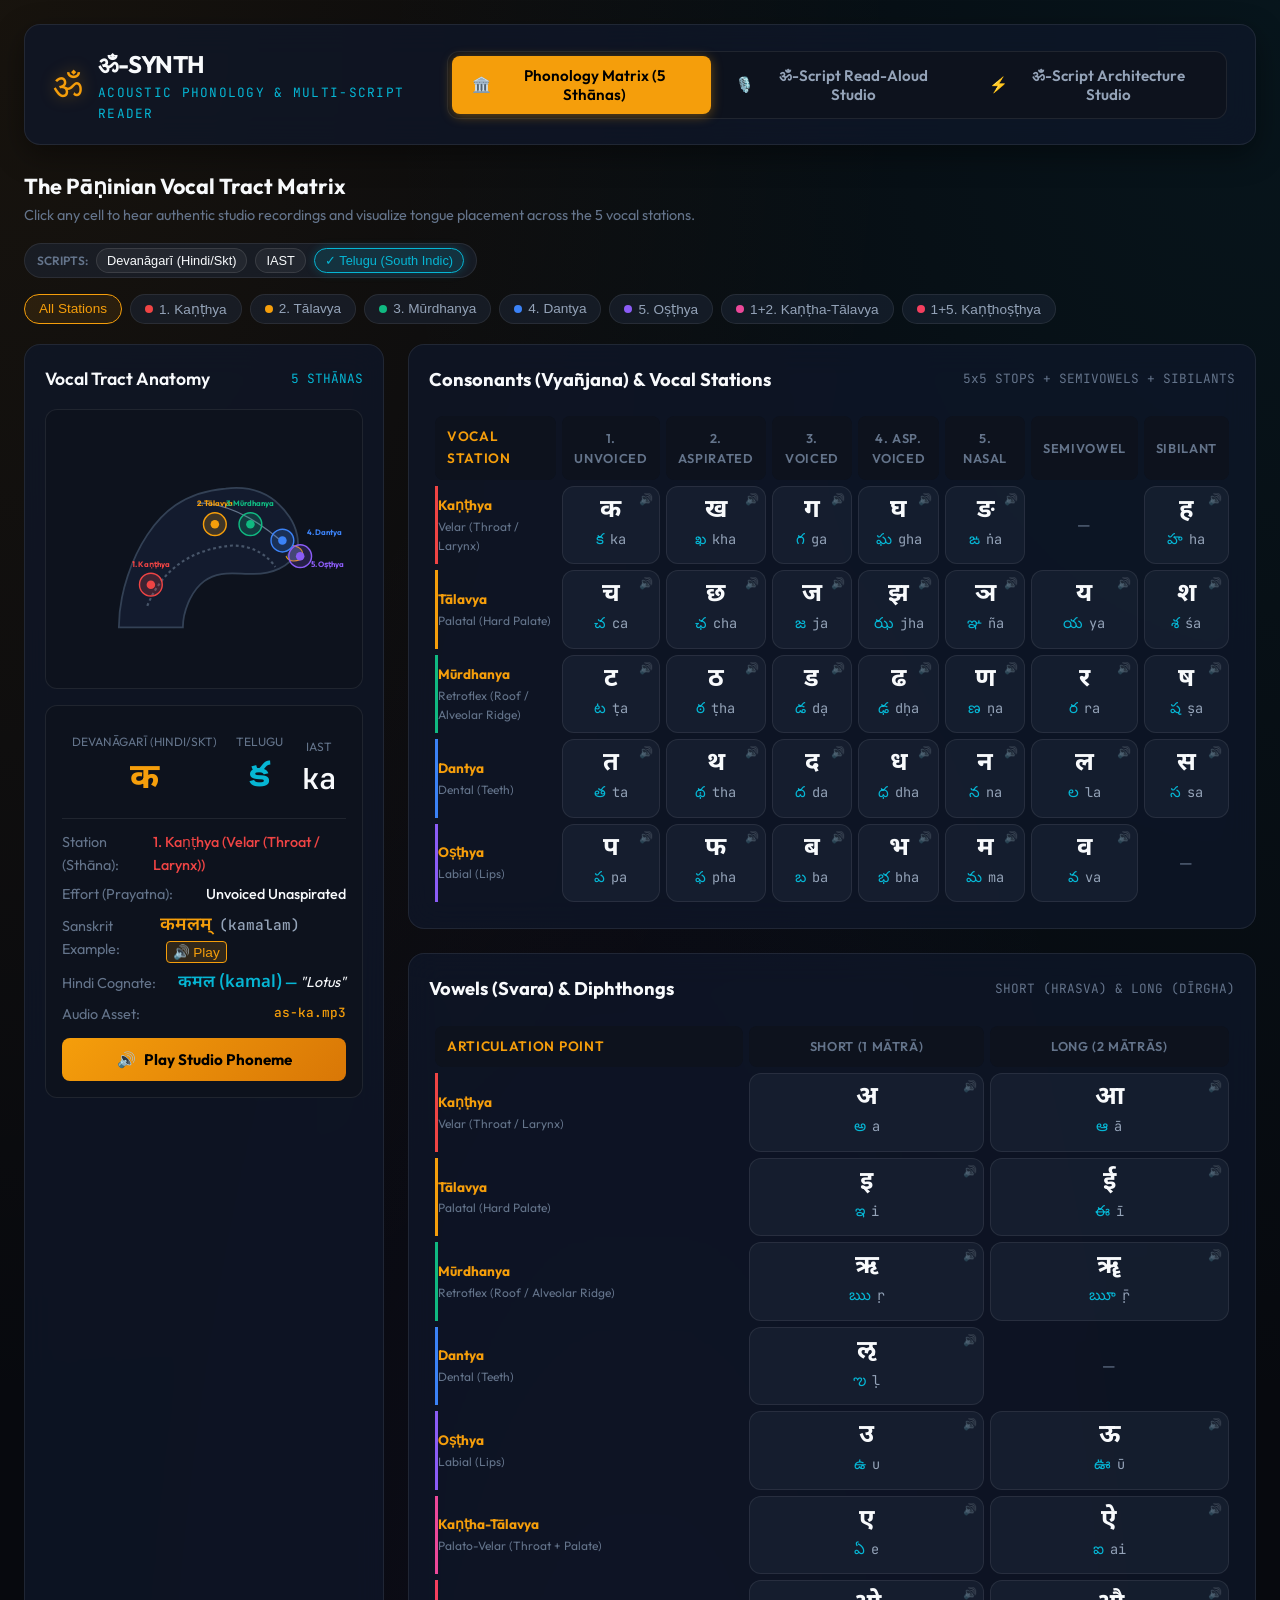
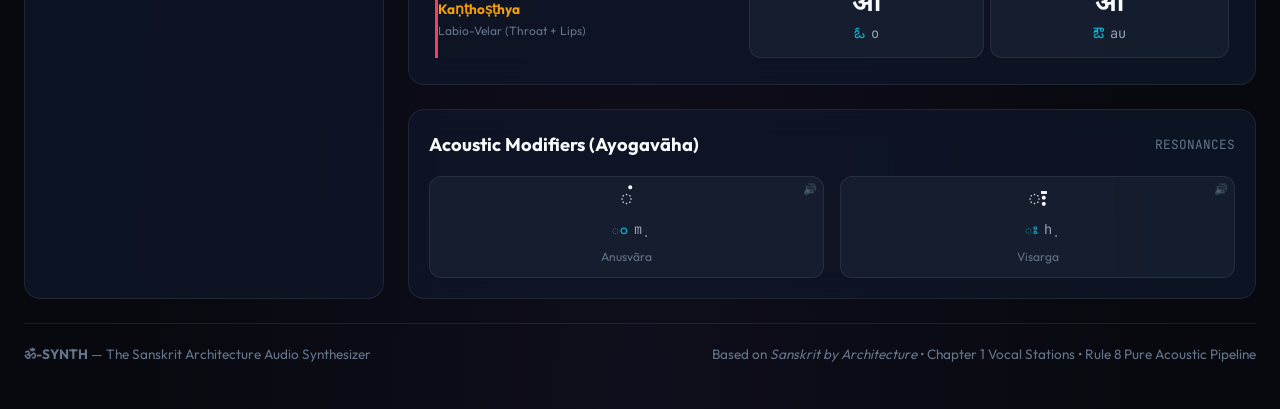
==== commit 997a0711: "Synchronize Om-synth subfolder with latest 3-tab architecture and Male/Female voice controls" ====
--- a/Om-synth/index.html
+++ b/Om-synth/index.html
@@ -13,7 +13,7 @@
   <meta name="twitter:card" content="summary_large_image">
   <link rel="manifest" href="manifest.json">
   <meta name="theme-color" content="#f59e0b">
-  <link rel="stylesheet" href="style.css">
+  <link rel="stylesheet" href="style.css?v=2.2.1">
 </head>
 
 <body>
@@ -242,9 +242,18 @@
 
           <!-- Voice & Mode Selection -->
           <div class="form-group">
-            <label class="form-label" for="voice-select">Vocalist / Speech Voice</label>
+            <label class="form-label" for="voice-select">Vocalist Voice (Male / Female)</label>
             <select class="preset-select" id="voice-select">
-              <!-- Populated by app.js -->
+              <!-- Populated by app.js with [👨 Male] and [👩 Female] badges -->
+            </select>
+          </div>
+
+          <div class="form-group" style="margin-top: 8px;">
+            <label class="form-label" for="gender-select">Vocal Timbre / Gender Tuning</label>
+            <select class="preset-select" id="gender-select">
+              <option value="auto">🎙️ Automatic Timbre Detection</option>
+              <option value="male">👨 Male Vedic Chanting (Deep Resonance · 0.82x)</option>
+              <option value="female">👩 Female Vedic Chanting (Clear Harmonic · 1.12x)</option>
             </select>
           </div>
 
@@ -453,6 +462,22 @@
           <!-- Audio Carrier Settings -->
           <div style="margin-top: 20px; border-top: 1px solid var(--border-subtle); padding-top: 16px;">
             <div class="form-group">
+              <label class="form-label" for="translator-voice-select">Vocalist Voice (Male / Female)</label>
+              <select class="preset-select" id="translator-voice-select">
+                <!-- Populated dynamically with [👨 Male] and [👩 Female] badges -->
+              </select>
+            </div>
+
+            <div class="form-group" style="margin-top: 8px;">
+              <label class="form-label" for="translator-gender-select">Vocal Timbre / Gender Tuning</label>
+              <select class="preset-select" id="translator-gender-select">
+                <option value="auto">🎙️ Automatic Timbre Detection</option>
+                <option value="male">👨 Male Vedic Chanting (Deep Resonance · 0.82x)</option>
+                <option value="female">👩 Female Vedic Chanting (Clear Harmonic · 1.12x)</option>
+              </select>
+            </div>
+
+            <div class="form-group" style="margin-top: 8px;">
               <label class="form-label" for="translator-carrier-style">Synthesis Carrier Wave</label>
               <select class="preset-select" id="translator-carrier-style">
                 <option value="human">🎙️ Human Vedic Voice + Singing Bowl</option>
@@ -549,11 +574,11 @@
   </div>
 
   <!-- Application Scripts -->
-  <script src="phonology-data.js"></script>
-  <script src="om-bridge.js"></script>
-  <script src="om-compiler.js"></script>
-  <script src="om-audio.js"></script>
-  <script src="app.js"></script>
+  <script src="phonology-data.js?v=2.2.1"></script>
+  <script src="om-bridge.js?v=2.2.1"></script>
+  <script src="om-compiler.js?v=2.2.1"></script>
+  <script src="om-audio.js?v=2.2.1"></script>
+  <script src="app.js?v=2.2.1"></script>
 
 </body>
 </html>
--- a/Om-synth/style.css
+++ b/Om-synth/style.css
@@ -1170,3 +1170,25 @@
   flex-wrap: wrap;
   gap: 12px;
 }
+
+/* Responsive Navigation & Layout */
+@media (max-width: 900px) {
+  .app-header {
+    flex-direction: column;
+    align-items: stretch;
+    gap: 16px;
+    padding: 16px;
+  }
+  .nav-tabs {
+    flex-wrap: wrap;
+    justify-content: stretch;
+  }
+  .tab-btn {
+    flex: 1 1 auto;
+    justify-content: center;
+    font-size: 0.85rem;
+    padding: 10px 14px;
+    text-align: center;
+  }
+}
+
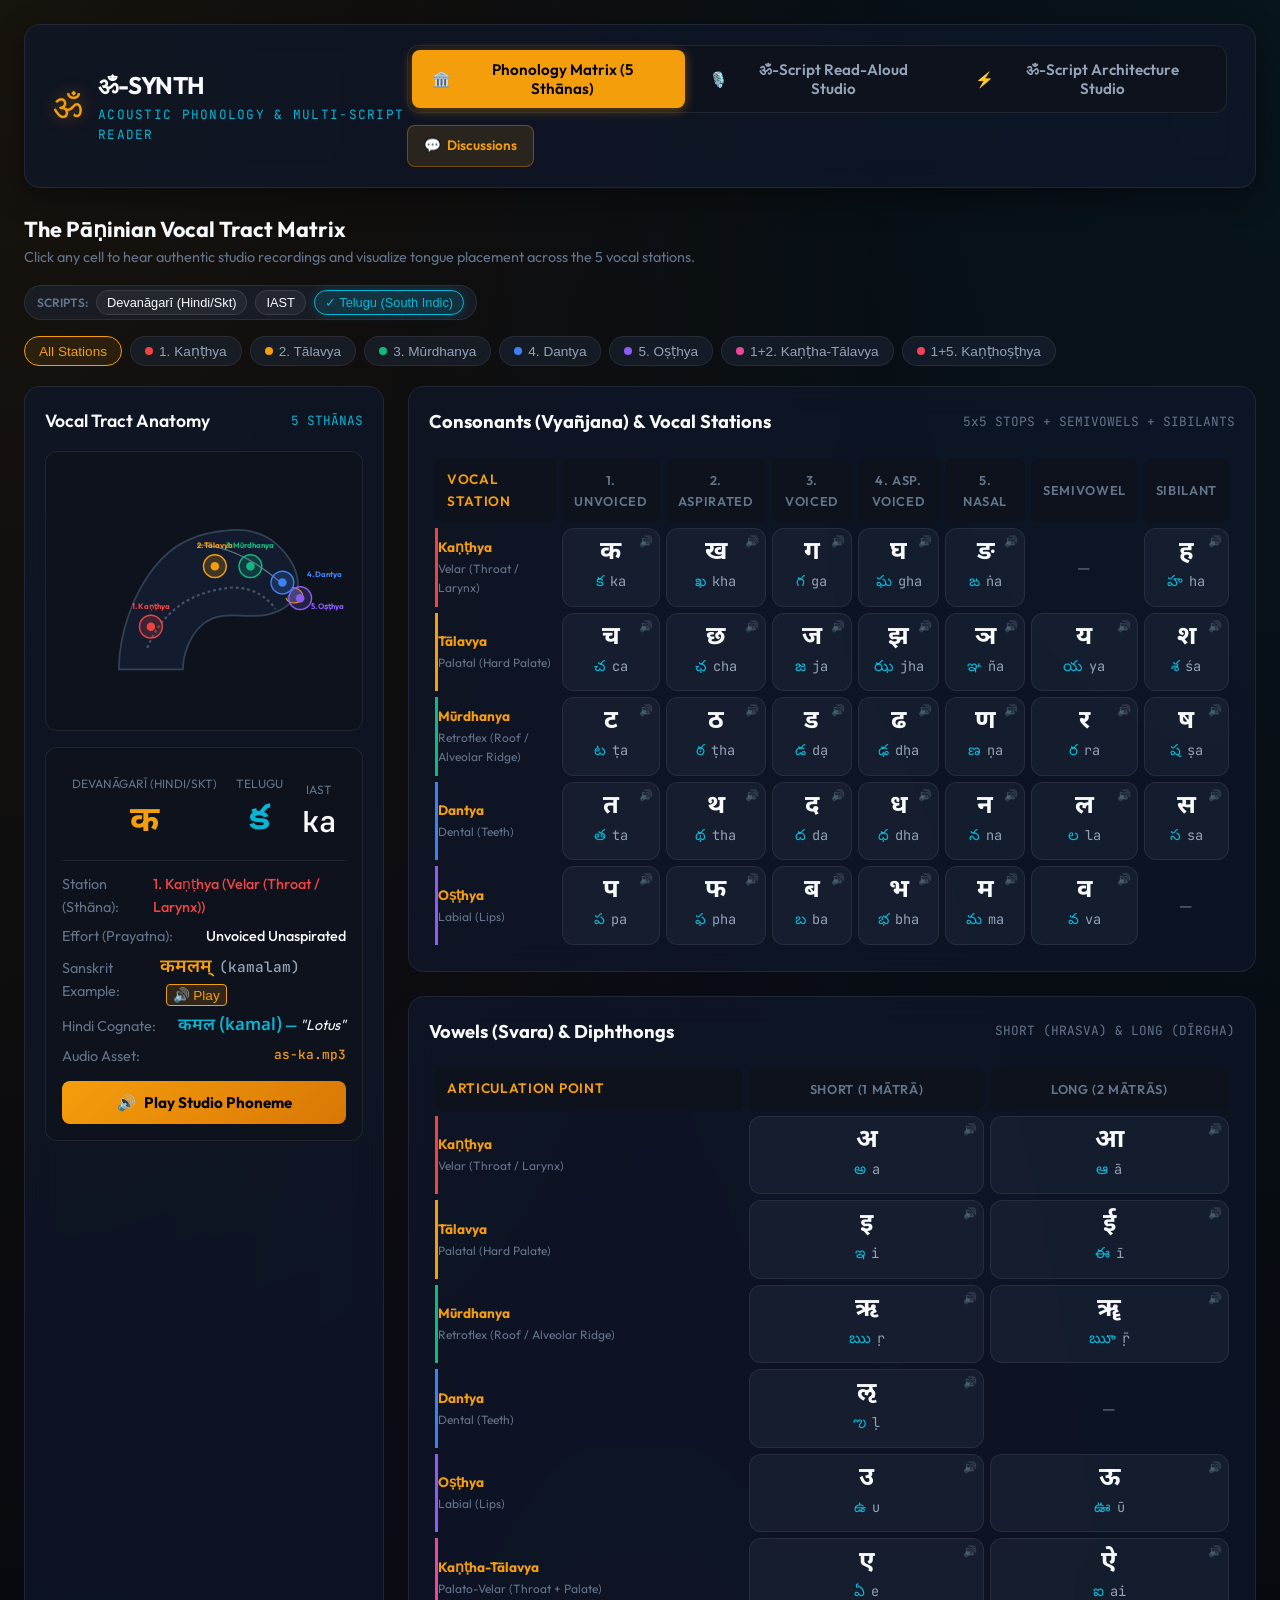
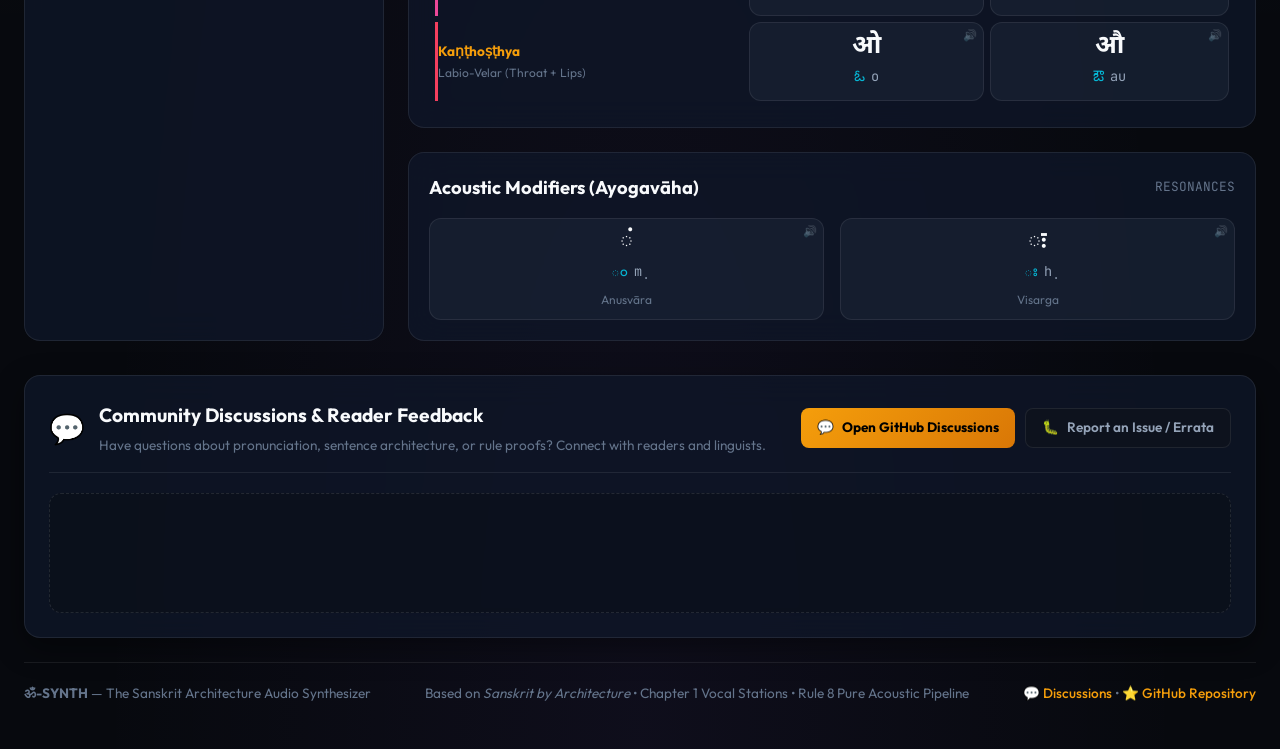
==== commit cf7df8c4: "Add Discussions link, Community Feedback card, and Giscus comments embed" ====
--- a/Om-synth/index.html
+++ b/Om-synth/index.html
@@ -30,18 +30,23 @@
         </div>
       </div>
 
-      <!-- Mode Switcher -->
-      <nav class="nav-tabs" aria-label="App Navigation">
-        <button class="tab-btn active" data-target="matrix-panel" id="tab-matrix-btn">
-          <span>🏛️</span> Phonology Matrix (5 Sthānas)
-        </button>
-        <button class="tab-btn" data-target="studio-panel" id="tab-studio-btn">
-          <span>🎙️</span> ॐ-Script Read-Aloud Studio
-        </button>
-        <button class="tab-btn" data-target="translator-panel" id="tab-translator-btn">
-          <span>⚡</span> ॐ-Script Architecture Studio
-        </button>
-      </nav>
+      <!-- Mode Switcher & Community Discussions -->
+      <div class="header-nav-group">
+        <nav class="nav-tabs" aria-label="App Navigation">
+          <button class="tab-btn active" data-target="matrix-panel" id="tab-matrix-btn">
+            <span>🏛️</span> Phonology Matrix (5 Sthānas)
+          </button>
+          <button class="tab-btn" data-target="studio-panel" id="tab-studio-btn">
+            <span>🎙️</span> ॐ-Script Read-Aloud Studio
+          </button>
+          <button class="tab-btn" data-target="translator-panel" id="tab-translator-btn">
+            <span>⚡</span> ॐ-Script Architecture Studio
+          </button>
+        </nav>
+        <a href="#community-section" class="community-header-link" title="Jump to Community Discussions & Reader Feedback">
+          <span>💬</span> Discussions
+        </a>
+      </div>
     </header>
 
     <!-- ===================================================================== -->
@@ -561,6 +566,34 @@
       </div>
     </main>
 
+    <!-- Community Discussions & Reader Feedback Section -->
+    <section class="community-card" id="community-section">
+      <div class="community-header">
+        <div class="community-title-wrap">
+          <span class="community-icon">💬</span>
+          <div>
+            <h3 class="community-title">Community Discussions & Reader Feedback</h3>
+            <p class="community-subtitle">
+              Have questions about pronunciation, sentence architecture, or rule proofs? Connect with readers and linguists.
+            </p>
+          </div>
+        </div>
+        <div class="community-actions">
+          <a href="https://github.com/om-script/Om-Script/discussions" target="_blank" rel="noopener noreferrer" class="btn-community-primary">
+            <span>💬</span> Open GitHub Discussions
+          </a>
+          <a href="https://github.com/om-script/Om-Script/issues/new" target="_blank" rel="noopener noreferrer" class="btn-community-secondary">
+            <span>🐛</span> Report an Issue / Errata
+          </a>
+        </div>
+      </div>
+
+      <!-- Embedded Giscus Live Comments Container -->
+      <div class="giscus-wrapper">
+        <div class="giscus"></div>
+      </div>
+    </section>
+
     <!-- Footer -->
     <footer class="app-footer">
       <div>
@@ -569,16 +602,38 @@
       <div>
         Based on <em>Sanskrit by Architecture</em> &bull; Chapter 1 Vocal Stations &bull; Rule 8 Pure Acoustic Pipeline
       </div>
+      <div class="footer-links">
+        <a href="https://github.com/om-script/Om-Script/discussions" target="_blank" rel="noopener noreferrer">💬 Discussions</a>
+        &bull;
+        <a href="https://github.com/om-script/Om-Script" target="_blank" rel="noopener noreferrer">⭐ GitHub Repository</a>
+      </div>
     </footer>
 
   </div>
 
   <!-- Application Scripts -->
-  <script src="phonology-data.js?v=2.2.1"></script>
-  <script src="om-bridge.js?v=2.2.1"></script>
-  <script src="om-compiler.js?v=2.2.1"></script>
-  <script src="om-audio.js?v=2.2.1"></script>
-  <script src="app.js?v=2.2.1"></script>
+  <script src="phonology-data.js?v=2.3.0"></script>
+  <script src="om-bridge.js?v=2.3.0"></script>
+  <script src="om-compiler.js?v=2.3.0"></script>
+  <script src="om-audio.js?v=2.3.0"></script>
+  <script src="app.js?v=2.3.0"></script>
+
+  <!-- Giscus Community Comments Loader -->
+  <script src="https://giscus.app/client.js"
+          data-repo="om-script/Om-Script"
+          data-repo-id="R_kgDOVQqgWA"
+          data-category="General"
+          data-mapping="pathname"
+          data-strict="0"
+          data-reactions-enabled="1"
+          data-emit-metadata="0"
+          data-input-position="top"
+          data-theme="dark_dimmed"
+          data-lang="en"
+          data-loading="lazy"
+          crossorigin="anonymous"
+          async>
+  </script>
 
 </body>
 </html>
--- a/Om-synth/style.css
+++ b/Om-synth/style.css
@@ -1172,12 +1172,161 @@
 }
 
 /* Responsive Navigation & Layout */
+.header-nav-group {
+  display: flex;
+  align-items: center;
+  gap: 12px;
+  flex-wrap: wrap;
+}
+
+.community-header-link {
+  display: inline-flex;
+  align-items: center;
+  gap: 6px;
+  background: rgba(245, 158, 11, 0.12);
+  border: 1px solid rgba(245, 158, 11, 0.35);
+  color: var(--accent-saffron);
+  padding: 9px 16px;
+  border-radius: var(--radius-sm);
+  font-size: 0.85rem;
+  font-weight: 600;
+  text-decoration: none;
+  transition: var(--transition-smooth);
+}
+
+.community-header-link:hover {
+  background: rgba(245, 158, 11, 0.25);
+  border-color: var(--accent-saffron);
+  color: #fff;
+  box-shadow: 0 0 12px var(--accent-saffron-glow);
+  transform: translateY(-1px);
+}
+
+/* Community & Feedback Section Card */
+.community-card {
+  background: var(--bg-glass);
+  backdrop-filter: blur(16px);
+  border: 1px solid var(--border-subtle);
+  border-radius: var(--radius-lg);
+  padding: 24px;
+  box-shadow: 0 10px 30px rgba(0, 0, 0, 0.4);
+  display: flex;
+  flex-direction: column;
+  gap: 20px;
+  margin-top: 10px;
+}
+
+.community-header {
+  display: flex;
+  justify-content: space-between;
+  align-items: center;
+  flex-wrap: wrap;
+  gap: 16px;
+  border-bottom: 1px solid var(--border-subtle);
+  padding-bottom: 16px;
+}
+
+.community-title-wrap {
+  display: flex;
+  align-items: center;
+  gap: 14px;
+}
+
+.community-icon {
+  font-size: 1.8rem;
+  line-height: 1;
+}
+
+.community-title {
+  font-size: 1.2rem;
+  font-weight: 700;
+  color: var(--text-main);
+  margin: 0;
+}
+
+.community-subtitle {
+  font-size: 0.85rem;
+  color: var(--text-dim);
+  margin-top: 4px;
+}
+
+.community-actions {
+  display: flex;
+  gap: 10px;
+  flex-wrap: wrap;
+}
+
+.btn-community-primary {
+  display: inline-flex;
+  align-items: center;
+  gap: 8px;
+  background: linear-gradient(135deg, var(--accent-saffron), var(--accent-amber));
+  color: #000;
+  font-weight: 700;
+  font-size: 0.85rem;
+  padding: 8px 16px;
+  border-radius: var(--radius-sm);
+  text-decoration: none;
+  transition: var(--transition-smooth);
+}
+
+.btn-community-primary:hover {
+  filter: brightness(1.15);
+  box-shadow: 0 2px 14px var(--accent-saffron-glow);
+  transform: translateY(-1px);
+}
+
+.btn-community-secondary {
+  display: inline-flex;
+  align-items: center;
+  gap: 8px;
+  background: var(--bg-secondary);
+  border: 1px solid var(--border-subtle);
+  color: var(--text-muted);
+  font-weight: 600;
+  font-size: 0.85rem;
+  padding: 8px 16px;
+  border-radius: var(--radius-sm);
+  text-decoration: none;
+  transition: var(--transition-smooth);
+}
+
+.btn-community-secondary:hover {
+  color: var(--text-main);
+  border-color: var(--text-muted);
+  transform: translateY(-1px);
+}
+
+.giscus-wrapper {
+  min-height: 120px;
+  border-radius: var(--radius-md);
+  padding: 12px;
+  background: rgba(10, 14, 23, 0.5);
+  border: 1px dashed rgba(255, 255, 255, 0.1);
+}
+
+.footer-links a {
+  color: var(--accent-saffron);
+  text-decoration: none;
+  font-weight: 500;
+  transition: var(--transition-smooth);
+}
+
+.footer-links a:hover {
+  text-decoration: underline;
+  color: #fff;
+}
+
 @media (max-width: 900px) {
   .app-header {
     flex-direction: column;
     align-items: stretch;
     gap: 16px;
     padding: 16px;
+  }
+  .header-nav-group {
+    flex-direction: column;
+    align-items: stretch;
   }
   .nav-tabs {
     flex-wrap: wrap;
@@ -1190,5 +1339,9 @@
     padding: 10px 14px;
     text-align: center;
   }
-}
-
+  .community-header-link {
+    justify-content: center;
+  }
+}
+
+
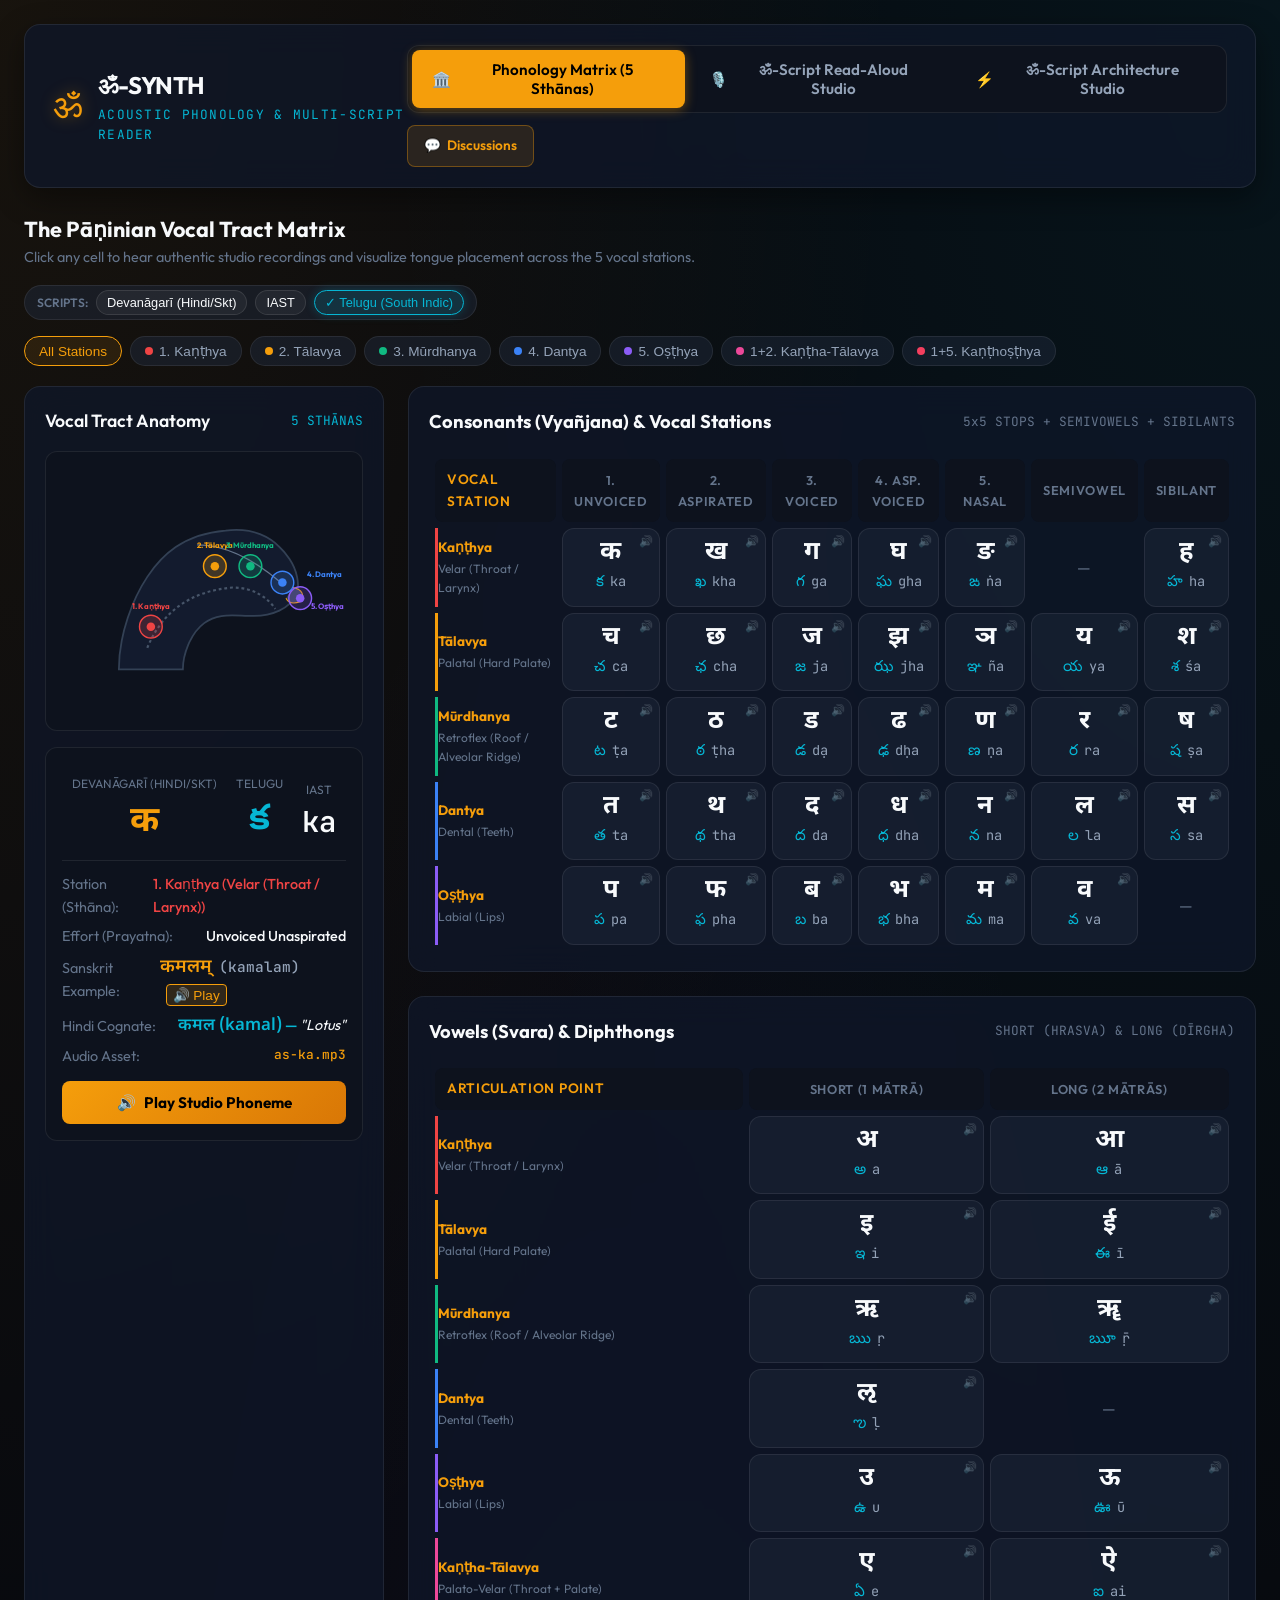
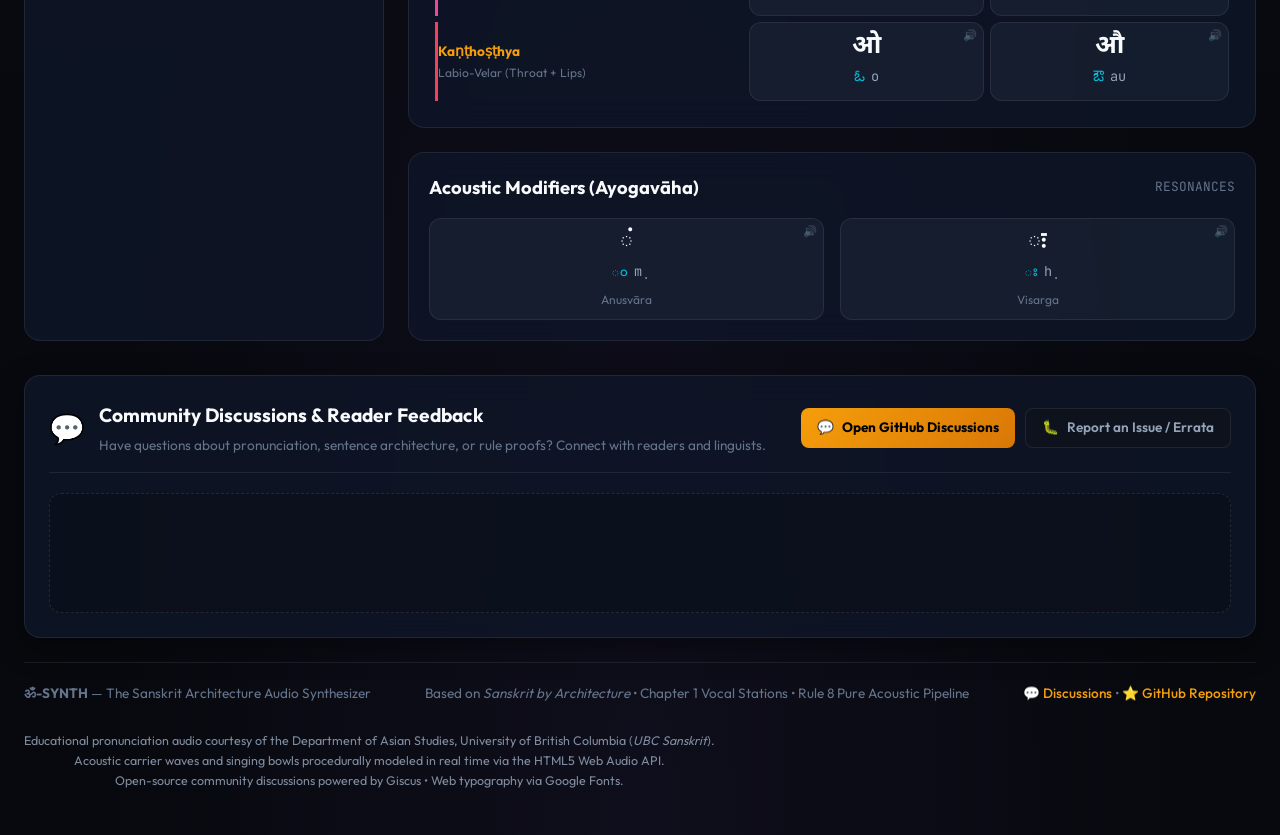
==== commit d03216af: "Add minimal, safe educational acknowledgments to footer" ====
--- a/Om-synth/index.html
+++ b/Om-synth/index.html
@@ -13,7 +13,7 @@
   <meta name="twitter:card" content="summary_large_image">
   <link rel="manifest" href="manifest.json">
   <meta name="theme-color" content="#f59e0b">
-  <link rel="stylesheet" href="style.css?v=2.2.1">
+  <link rel="stylesheet" href="style.css?v=2.3.3">
 </head>
 
 <body>
@@ -607,16 +607,21 @@
         &bull;
         <a href="https://github.com/om-script/Om-Script" target="_blank" rel="noopener noreferrer">⭐ GitHub Repository</a>
       </div>
+      <div class="footer-credits">
+        Educational pronunciation audio courtesy of the Department of Asian Studies, University of British Columbia (<em>UBC Sanskrit</em>).<br>
+        Acoustic carrier waves and singing bowls procedurally modeled in real time via the HTML5 Web Audio API.<br>
+        Open-source community discussions powered by Giscus &bull; Web typography via Google Fonts.
+      </div>
     </footer>
 
   </div>
 
   <!-- Application Scripts -->
-  <script src="phonology-data.js?v=2.3.0"></script>
-  <script src="om-bridge.js?v=2.3.0"></script>
-  <script src="om-compiler.js?v=2.3.0"></script>
-  <script src="om-audio.js?v=2.3.0"></script>
-  <script src="app.js?v=2.3.0"></script>
+  <script src="phonology-data.js?v=2.3.3"></script>
+  <script src="om-bridge.js?v=2.3.3"></script>
+  <script src="om-compiler.js?v=2.3.3"></script>
+  <script src="om-audio.js?v=2.3.3"></script>
+  <script src="app.js?v=2.3.3"></script>
 
   <!-- Giscus Community Comments Loader -->
   <script src="https://giscus.app/client.js"
--- a/Om-synth/style.css
+++ b/Om-synth/style.css
@@ -1315,6 +1315,14 @@
 .footer-links a:hover {
   text-decoration: underline;
   color: #fff;
+}
+
+.footer-credits {
+  margin-top: 14px;
+  font-size: 0.78rem;
+  color: var(--text-muted);
+  line-height: 1.6;
+  opacity: 0.85;
 }
 
 @media (max-width: 900px) {
